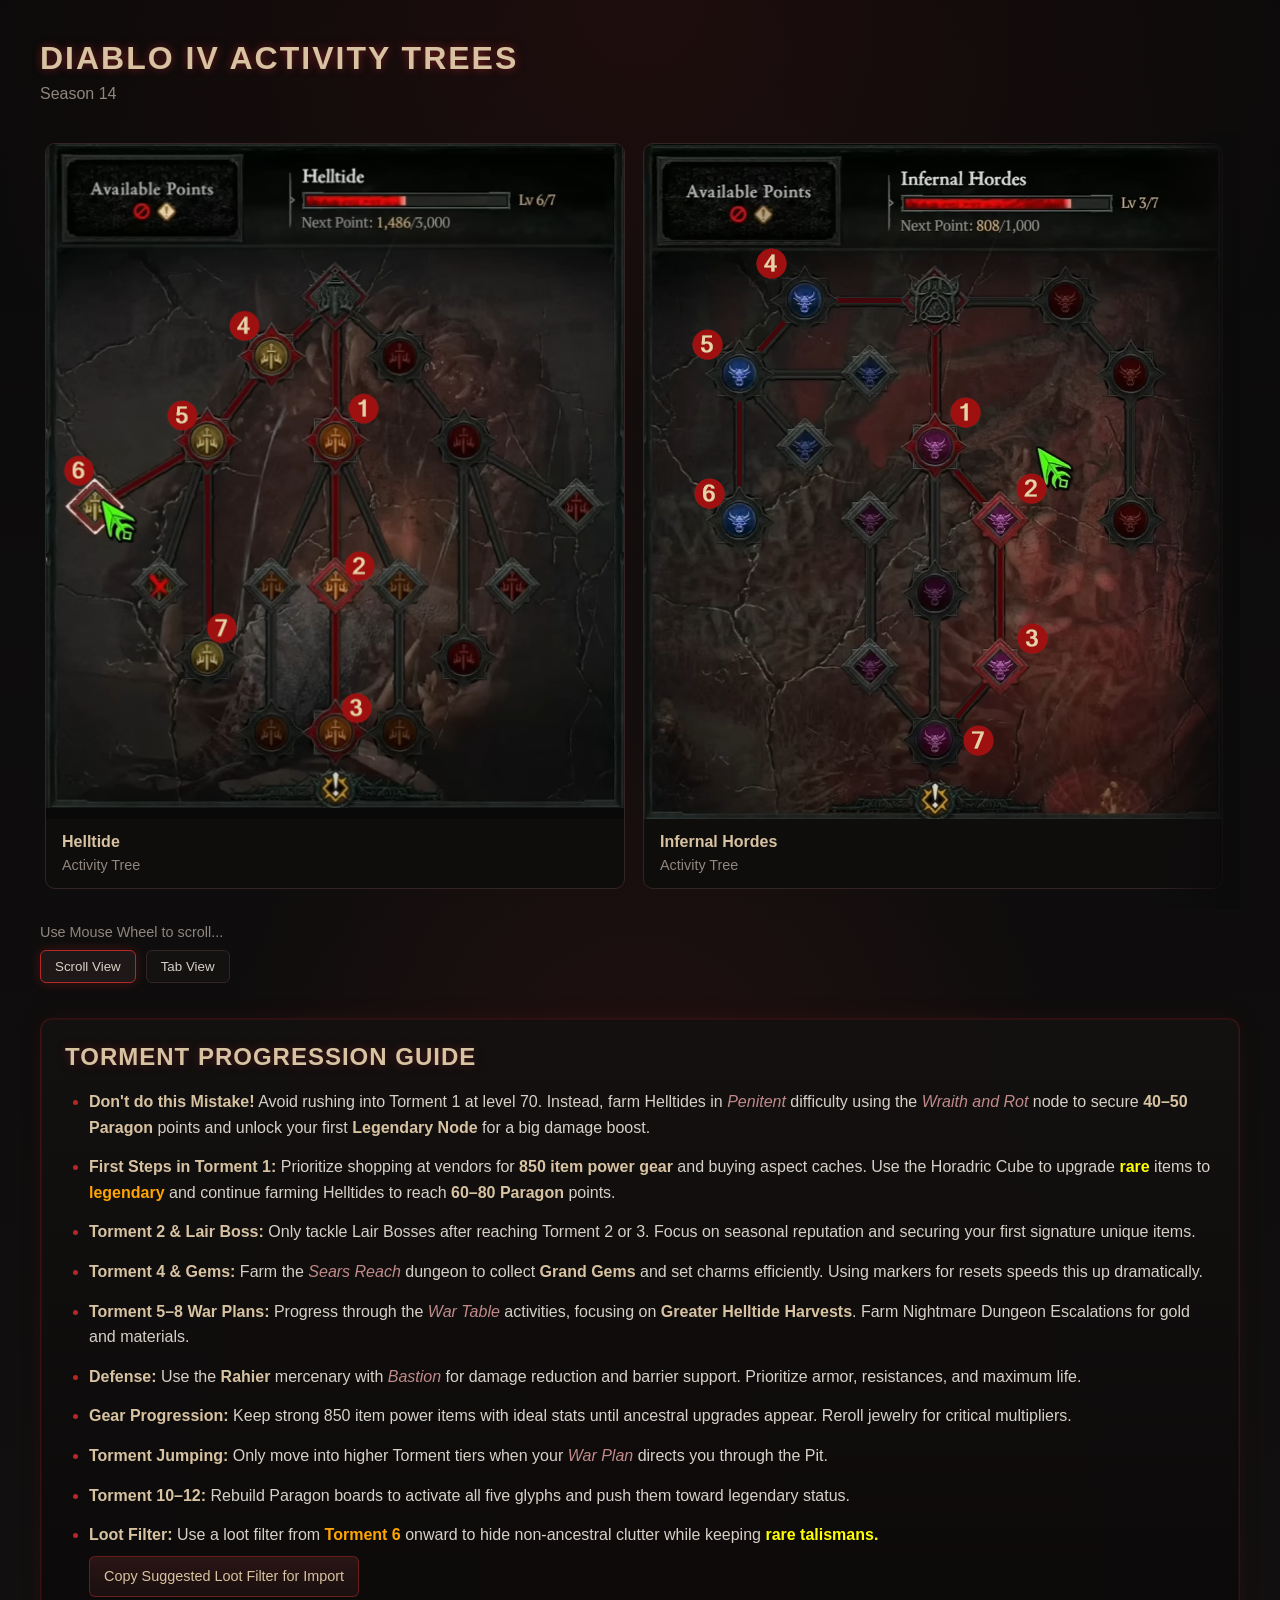
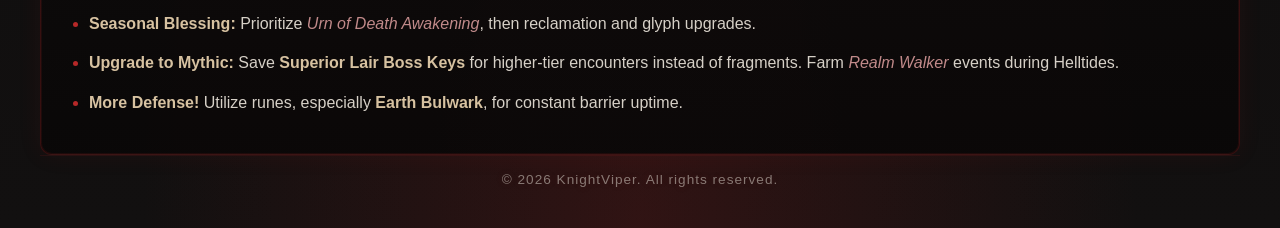
==== D4-S14-Activity-Trees/index.html @ 4c69e7e7 "torment guide center" ====
<!DOCTYPE html>
<html lang="en">
<head>
<meta charset="UTF-8">
<meta name="viewport" content="width=device-width, initial-scale=1.0">
<title>Diablo IV Activity Gallery</title>

<style>
:root{
    --bg:#0b0a0a;
    --panel:#141111;
    --panel-hover:#1f1818;
    --accent:#8b1e1e;
    --accent-glow:#b62828;
    --text:#d6d0c7;
    --muted:#8f867d;
    --border:#342525;
}

*{
    margin:0;
    padding:0;
    box-sizing:border-box;
}

body{
    font-family:Segoe UI, Arial, sans-serif;

    display:flex;
    flex-direction:column;
    min-height:100vh;

    background:
        radial-gradient(circle at top, rgba(139,30,30,.15), transparent 35%),
        radial-gradient(ellipse at bottom, rgba(139,30,30,.25), transparent 55%),
        linear-gradient(#0b0a0a, #121010);

    color:var(--text);
}

.container{
    width:100%;
    max-width:none;
    margin:0 auto;
    padding:40px;

    flex:1;
    display:flex;
    flex-direction:column;
}

.header{
    margin-bottom:30px;
}

.header h1{
    font-size:2rem;
    letter-spacing:2px;
    text-transform:uppercase;
    color:#d7c2a1;
    text-shadow:0 0 8px rgba(182,40,40,.6);
}

.header p{
    margin-top:8px;
    color:var(--muted);
}

/* FOOTER */
.footer{
    text-align:center;
    margin-top:auto;
    margin-bottom:1px;

    color:rgba(214,208,199,.55);
    font-size:.85rem;
    letter-spacing:1px;

    border-top:1px solid rgba(139,30,30,.15);
    padding-top:16px;

    text-shadow:0 0 8px rgba(139,30,30,.15);
}

.gallery-wrapper{
    position:relative;
}

.gallery{
    display:flex;
    gap:18px;
    overflow-x:auto;
    overflow-y:hidden;
    scroll-behavior:smooth;
    padding:10px 5px 20px;

    scrollbar-width:thin;
    scrollbar-color:var(--accent) #111;
}

.gallery::-webkit-scrollbar{
    height:10px;
}

.gallery::-webkit-scrollbar-track{
    background:#111;
    border-radius:10px;
}

.gallery::-webkit-scrollbar-thumb{
    background:var(--accent);
    border-radius:10px;
}

.card{
    min-width:580px;

    display:flex;
    flex-direction:column;

    background:linear-gradient(180deg, #141111, #0f0c0c);
    border:1px solid var(--border);
    border-radius:10px;
    overflow:hidden;

    transition:transform .25s ease,
               box-shadow .25s ease,
               border-color .25s ease;
}

.card:hover{
    transform:translateY(-4px);
    border-color:var(--accent-glow);

    box-shadow:0 0 25px rgba(182,40,40,.3);
}

.image-container{
    display:flex;
    justify-content:center;
    align-items:flex-start;
    flex:1;
    background:#090909;
}

.image-container img{
    width:580px;
    height:auto;
    display:block;
}

.caption{
    margin-top:auto;
    padding:14px 16px;
}

.caption h3{
    color:#d7c2a1;
    margin-bottom:5px;
    font-size:1rem;
}

.caption span{
    color:var(--muted);
    font-size:.9rem;
}

/* FADES */
.fade-left,
.fade-right{
    position:absolute;
    top:0;
    width:90px;
    height:100%;
    pointer-events:none;
    z-index:2;

    opacity:1;
    transition:opacity .2s ease;
}

.fade-left{
    left:0;
    background:linear-gradient(to right, rgba(11,10,10,.95), transparent);
}

.fade-right{
    right:0;
    background:linear-gradient(to left, rgba(11,10,10,.95), transparent);
}

/* INFO TEXT */
.instructions{
    margin-top:15px;
    color:var(--muted);
    font-size:.9rem;
}

@media(max-width:700px){
    .card{
        min-width:90%;
    }
}

.hidden{
    display:none;
}

/* Toggle buttons */
.view-toggle{
    display:flex;
    gap:10px;
    margin-top:10px;
}

.toggle-btn{
    background:#141111;
    border:1px solid #342525;
    color:#d6d0c7;
    padding:8px 14px;
    cursor:pointer;
    border-radius:6px;
    transition:.2s;
}

.toggle-btn:hover{
    border-color:#8b1e1e;
}

.toggle-btn.active{
    background:#1f1818;
    border-color:#b62828;
    box-shadow:0 0 12px rgba(182,40,40,.3);
}

/* Tab view */
.tab-view{
    margin-top:20px;
}

.tab-image{
    display:flex;
    justify-content:center;
    align-items:flex-start;

    height:700px;

    width:fit-content;
    margin-left:auto;
    margin-right:auto;

    padding:12px;

    background:linear-gradient(180deg, #0c0a0a, #0a0808);

    border:2px solid rgba(182,40,40,.35);
    border-radius:12px;
    
    box-shadow:
        inset 0 0 0 1px rgba(139,30,30,.25),
        0 0 25px rgba(182,40,40,.12);

    position:relative;
}

.tab-image img{
    width:580px;
    height:auto;
    max-height:100%;
    display:block;
}

.tab-bar{
    display:flex;
    justify-content:center;

    gap:0;

    margin-top:10px;

    padding:0;

    position:relative;
}

.tab{
    background:#141111;
    border:1px solid rgba(52,37,37,.9);

    color:#d6d0c7;
    padding:10px 14px;

    cursor:pointer;
    white-space:nowrap;

    margin-left:-1px;

    transition:all .15s ease;
}

.tab:first-child{
    border-top-left-radius:8px;
    border-bottom-left-radius:8px;
}

.tab:last-child{
    border-top-right-radius:8px;
    border-bottom-right-radius:8px;
}

.tab:hover{
    background:#1b1515;
    border-color:#8b1e1e;
    z-index:2;
}

.tab.active{
    background:#1f1818;
    border-color:#b62828;
    z-index:3;

    box-shadow:
        0 0 14px rgba(182,40,40,.25);
}
.guide-panel{
    margin-top:35px;
    width: 1200px;
    
    margin-left:auto;
    margin-right:auto;
    
    padding:24px;

    background:linear-gradient(
        180deg,
        rgba(20,17,17,.95),
        rgba(10,8,8,.95)
    );

    border:1px solid rgba(139,30,30,.35);
    border-radius:12px;

    box-shadow:
        inset 0 0 0 1px rgba(139,30,30,.15),
        0 0 25px rgba(182,40,40,.08);
}

.guide-panel h2{
    margin-bottom:18px;

    color:#d7c2a1;

    text-transform:uppercase;
    letter-spacing:1px;

    text-shadow:0 0 10px rgba(182,40,40,.35);
}

.guide-list{
    padding-left:24px;
}

.guide-list li{
    margin-bottom:14px;

    color:var(--text);
    line-height:1.6;
}

.guide-list li::marker{
    color:#b62828;
}

.guide-list strong{
    color:#d7c2a1;
}

.guide-list em{
    color:#c18a8a;
    font-style:italic;
}
.copy-filter{
    display:inline-block;
    margin-top:8px;
    padding:8px 14px;

    background:linear-gradient(180deg,#2a1515,#1a0f0f);
    border:1px solid rgba(182,40,40,.5);
    border-radius:6px;

    color:#d7c2a1;
    font-size:.9rem;
    text-decoration:none;
    cursor:pointer;

    transition:
        transform .15s ease,
        border-color .2s ease,
        box-shadow .2s ease;
}

.copy-filter:hover{
    transform:translateY(-2px);
    border-color:#b62828;

    box-shadow:
        0 0 15px rgba(182,40,40,.25);
}

#copyMessage{
    margin-left:10px;
    color:#7ed957;
    font-size:.9rem;
}
</style>
</head>

<body>

<div class="container">

    <div class="header">
        <h1>Diablo IV Activity Trees</h1>
        <p>Season 14</p>
    </div>

    <div class="gallery-wrapper">

        <div class="fade-left"></div>
        <div class="fade-right"></div>

        <div class="gallery">

            <div class="card">
                <div class="image-container">
                    <img src="Helltide - Tree.png" alt="Helltide">
                </div>
                <div class="caption">
                    <h3>Helltide</h3>
                    <span>Activity Tree</span>
                </div>
            </div>

            <div class="card">
                <div class="image-container">
                    <img src="Infernal Hordes - Tree.png" alt="Infernal Hordes">
                </div>
                <div class="caption">
                    <h3>Infernal Hordes</h3>
                    <span>Activity Tree</span>
                </div>
            </div>

            <div class="card">
                <div class="image-container">
                    <img src="Lair Bosses - Tree.png" alt="Lair Bosses">
                </div>
                <div class="caption">
                    <h3>Lair Bosses</h3>
                    <span>Activity Tree</span>
                </div>
            </div>

            <div class="card">
                <div class="image-container">
                    <img src="Nightmare Dungeons - Tree.png" alt="Nightmare Dungeons">
                </div>
                <div class="caption">
                    <h3>Nightmare Dungeons</h3>
                    <span>Activity Tree</span>
                </div>
            </div>

            <div class="card">
                <div class="image-container">
                    <img src="The Pit - Tree.png" alt="The Pit">
                </div>
                <div class="caption">
                    <h3>The Pit</h3>
                    <span>Activity Tree</span>
                </div>
            </div>

            <div class="card">
                <div class="image-container">
                    <img src="The Undercity - Tree.png" alt="The Undercity">
                </div>
                <div class="caption">
                    <h3>The Undercity</h3>
                    <span>Activity Tree</span>
                </div>
            </div>

            <div class="card">
                <div class="image-container">
                    <img src="Tree of Whispers - Tree.png" alt="Tree of Whispers">
                </div>
                <div class="caption">
                    <h3>Tree of Whispers</h3>
                    <span>Activity Tree</span>
                </div>
            </div>

        </div>
    </div>

    <div class="tab-view hidden">

        <div class="tab-image">
            <img id="tabImage" src="Helltide - Tree.png" alt="">
        </div>

        <div class="tab-bar">

            <button class="tab active" data-img="Helltide - Tree.png">Helltide</button>
            <button class="tab" data-img="Infernal Hordes - Tree.png">Infernal Hordes</button>
            <button class="tab" data-img="Lair Bosses - Tree.png">Lair Bosses</button>
            <button class="tab" data-img="Nightmare Dungeons - Tree.png">Nightmare Dungeons</button>
            <button class="tab" data-img="The Pit - Tree.png">The Pit</button>
            <button class="tab" data-img="The Undercity - Tree.png">The Undercity</button>
            <button class="tab" data-img="Tree of Whispers - Tree.png">Tree of Whispers</button>

        </div>

    </div>

    <div class="instructions" id="scrollInstructions">
        Use Mouse Wheel to scroll...
    </div>
    
    <div class="view-toggle">
        <button id="scrollBtn" class="toggle-btn active">Scroll View</button>
        <button id="tabBtn" class="toggle-btn">Tab View</button>
    </div>
    
    <div class="guide-panel">
    <h2>Torment Progression Guide</h2>
    <ul class="guide-list">
        <li>
            <strong>Don't do this Mistake!</strong> Avoid rushing into Torment 1 at level 70.
            Instead, farm Helltides in <em>Penitent</em> difficulty using the
            <em>Wraith and Rot</em> node to secure <strong>40–50 Paragon</strong> points and unlock your
            first <strong>Legendary Node</strong> for a big damage boost.
        </li>
        <li>
            <strong>First Steps in Torment 1:</strong>
            Prioritize shopping at vendors for <strong>850 item power gear</strong>
            and buying aspect caches. Use the Horadric Cube to upgrade <strong style="color:yellow;">rare</strong>
            items to <strong style="color:orange;bold">legendary</strong> and continue farming Helltides to reach
            <strong>60–80 Paragon</strong> points.
        </li>
        <li>
            <strong>Torment 2 & Lair Boss:</strong>
            Only tackle Lair Bosses after reaching Torment 2 or 3.
            Focus on seasonal reputation and securing your first
            signature unique items.
        </li>
        <li>
            <strong>Torment 4 & Gems:</strong>
            Farm the <em>Sears Reach</em> dungeon to collect
            <strong>Grand Gems</strong> and set charms efficiently.
            Using markers for resets speeds this up dramatically.
        </li>
        <li>
            <strong>Torment 5–8 War Plans:</strong>
            Progress through the <em>War Table</em> activities,
            focusing on <strong>Greater Helltide Harvests</strong>.
            Farm Nightmare Dungeon Escalations for gold and materials.
        </li>
        <li>
            <strong>Defense:</strong>
            Use the <strong>Rahier</strong> mercenary with
            <em>Bastion</em> for damage reduction and barrier support.
            Prioritize armor, resistances, and maximum life.
        </li>
        <li>
            <strong>Gear Progression:</strong>
            Keep strong 850 item power items with ideal stats
            until ancestral upgrades appear. Reroll jewelry
            for critical multipliers.
        </li>
        <li>
            <strong>Torment Jumping:</strong>
            Only move into higher Torment tiers when your
            <em>War Plan</em> directs you through the Pit.
        </li>
        <li>
            <strong>Torment 10–12:</strong>
            Rebuild Paragon boards to activate all five glyphs
            and push them toward legendary status.
        </li>
        <li>
            <strong>Loot Filter:</strong>
            Use a loot filter from <strong style="color:orange;bold">Torment 6</strong> onward to hide
            non-ancestral clutter while keeping <strong style="color:yellow;">rare talismans.</strong><br>

            <span class="copy-filter"
                  onclick="copyLootFilter()">
                Copy Suggested Loot Filter for Import
            </span>

            <span id="copyMessage"></span>
        </li>
        <li>
            <strong>Seasonal Blessing:</strong>
            Prioritize <em>Urn of Death Awakening</em>,
            then reclamation and glyph upgrades.
        </li>
        <li>
            <strong>Upgrade to Mythic:</strong>
            Save <strong>Superior Lair Boss Keys</strong>
            for higher-tier encounters instead of fragments.
            Farm <em>Realm Walker</em> events during Helltides.
        </li>
        <li>
            <strong>More Defense!</strong>
            Utilize runes, especially
            <strong>Earth Bulwark</strong>,
            for constant barrier uptime.
        </li>
    </ul>

</div>
    
    <div class="footer">
        © 2026 KnightViper. All rights reserved.
    </div>



</div>

<script>
const gallery = document.querySelector('.gallery');
const fadeLeft = document.querySelector('.fade-left');
const fadeRight = document.querySelector('.fade-right');

const scrollBtn = document.getElementById('scrollBtn');
const tabBtn = document.getElementById('tabBtn');

const galleryWrapper = document.querySelector('.gallery-wrapper');
const scrollInstructions = document.getElementById('scrollInstructions');
const tabView = document.querySelector('.tab-view');

const tabImage = document.getElementById('tabImage');
const tabs = document.querySelectorAll('.tab');

/* mode option */
function setMode(mode){

    if(mode === "scroll"){
        galleryWrapper.classList.remove("hidden");
        tabView.classList.add("hidden");

        scrollInstructions.style.display = "block";

        scrollBtn.classList.add("active");
        tabBtn.classList.remove("active");
    }

    if(mode === "tab"){
        galleryWrapper.classList.add("hidden");
        tabView.classList.remove("hidden");

        scrollInstructions.style.display = "none";

        tabBtn.classList.add("active");
        scrollBtn.classList.remove("active");
    }
}

/* toggle buttons */
scrollBtn.addEventListener('click', () => setMode("scroll"));
tabBtn.addEventListener('click', () => setMode("tab"));

/* fade logic */
function updateFades(){
    const scrollLeft = gallery.scrollLeft;
    const maxScroll = gallery.scrollWidth - gallery.clientWidth;

    fadeLeft.style.opacity = scrollLeft <= 5 ? "0" : "1";
    fadeRight.style.opacity = scrollLeft >= maxScroll - 5 ? "0" : "1";
}

/* scroll behavior */
gallery.addEventListener('wheel', (e) => {
    e.preventDefault();
    gallery.scrollLeft += e.deltaY * 4;
}, { passive:false });

gallery.addEventListener('scroll', updateFades);
window.addEventListener('load', updateFades);
window.addEventListener('resize', updateFades);

/* tab switching */
tabs.forEach(tab => {
    tab.addEventListener('click', () => {

        tabs.forEach(t => t.classList.remove('active'));
        tab.classList.add('active');

        tabImage.src = tab.dataset.img;
    });
});

/* copy loot filter */
function copyLootFilter(){

    const filterString = "Ch4KDUNvZGV4IFVwZ3JhZGUQAh3oIt//IgQIAzABKAEKMAoRUmFyZSBDaGFybXMvU2VhbHMQAB0AAP//IgwIBRUF7SIAFYB+IwAiBAgBIEQoAQomCg1HcmVhdGVyIEFmZml4EAIdAAD//yIGCAQgATABIgQIASAGKAEKIgoRQ29tbW9uL01hZ2ljL1JhcmUQAx0AAP//IgQIASAHKAESDEJhc2ljIEx2bCA3MBgCIAI=";

    navigator.clipboard.writeText(filterString);

    const msg = document.getElementById("copyMessage");

    msg.textContent = "Copied!";

    setTimeout(() => {
        msg.textContent = "";
    },2000);
}
</script>

</body>
</html>
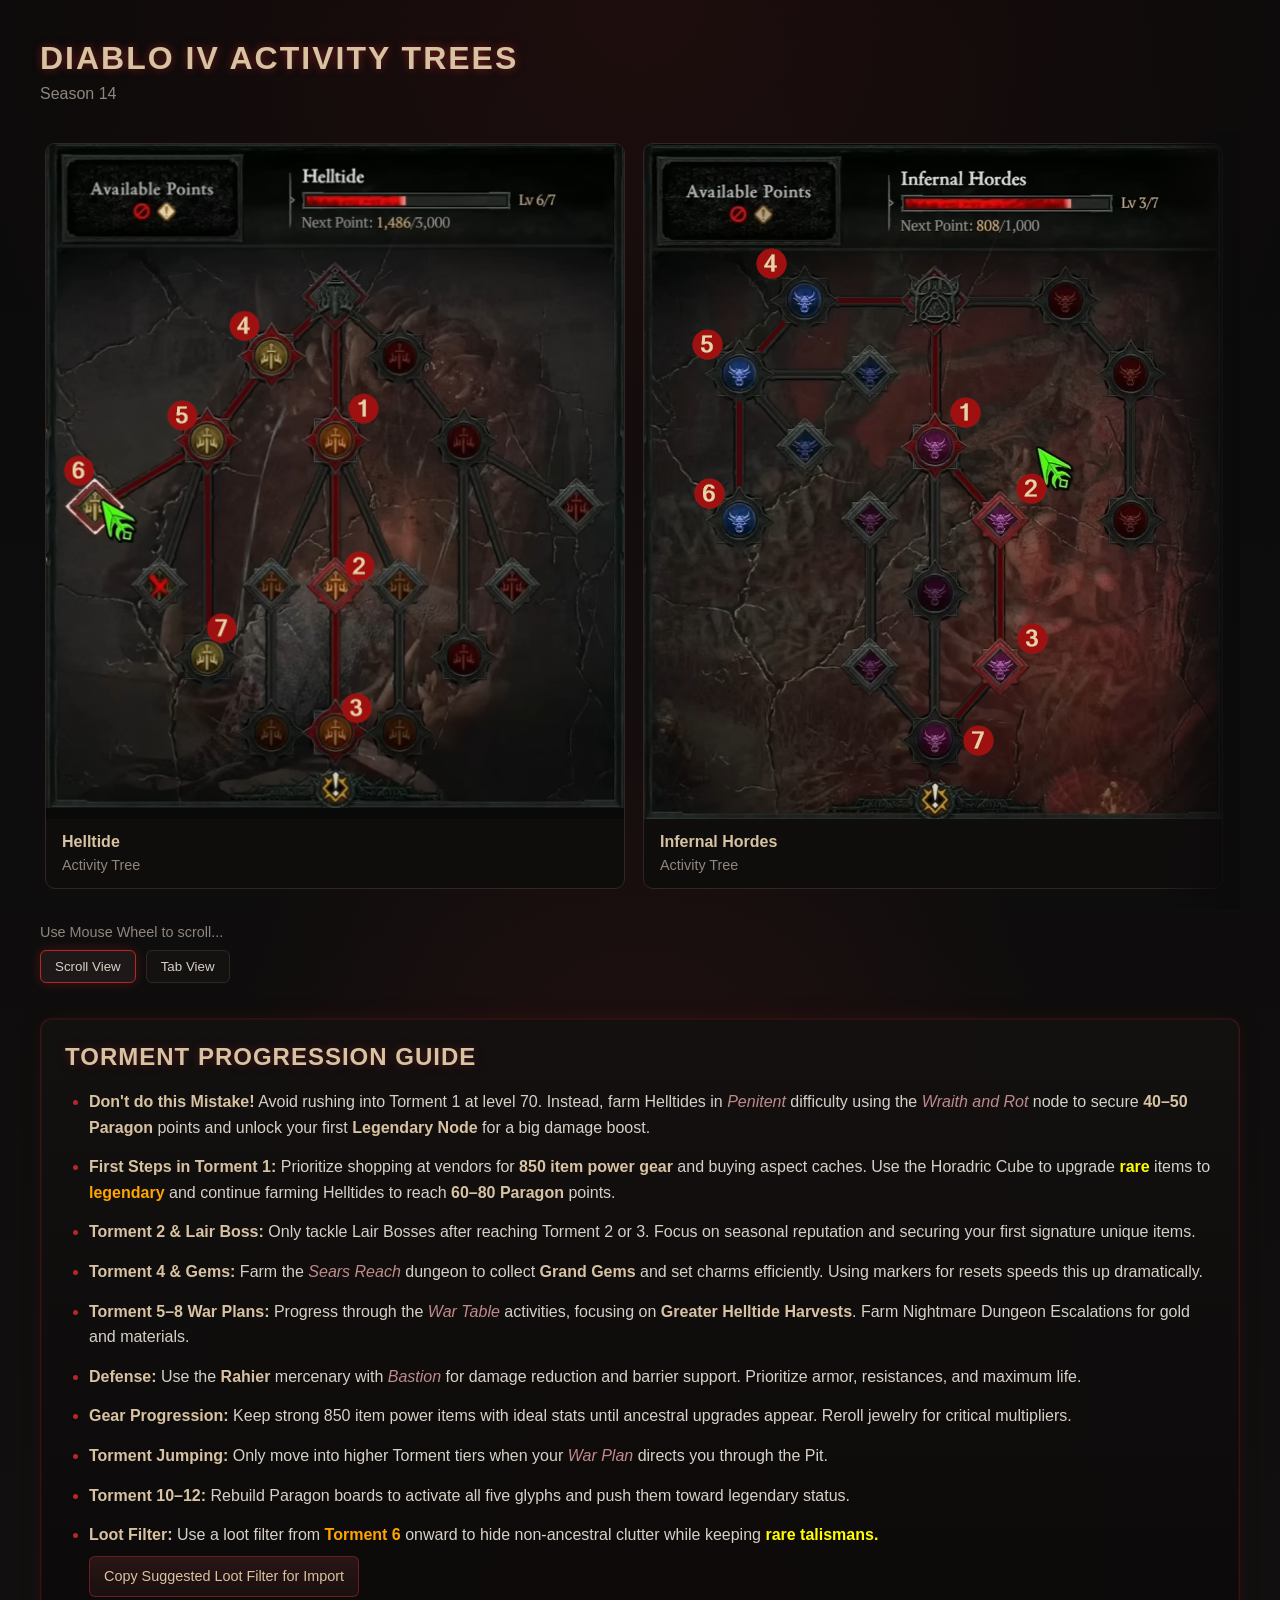
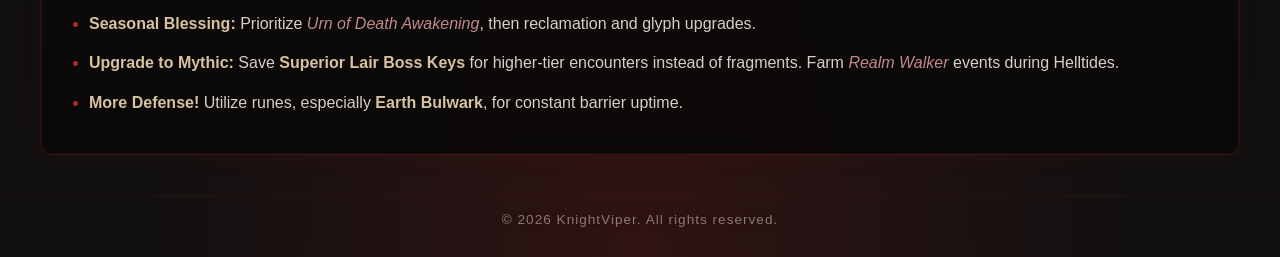
==== commit 8e666695: "footer spacing" ====
--- a/D4-S14-Activity-Trees/index.html
+++ b/D4-S14-Activity-Trees/index.html
@@ -43,7 +43,7 @@
     max-width:none;
     margin:0 auto;
     padding:40px;
-
+    
     flex:1;
     display:flex;
     flex-direction:column;
@@ -70,7 +70,7 @@
 .footer{
     text-align:center;
     margin-top:auto;
-    margin-bottom:1px;
+    margin-bottom:30px;
 
     color:rgba(214,208,199,.55);
     font-size:.85rem;
@@ -619,17 +619,14 @@
             for constant barrier uptime.
         </li>
     </ul>
-
+    </div>
+    
 </div>
     
-    <div class="footer">
-        © 2026 KnightViper. All rights reserved.
-    </div>
-
-
-
+<div class="footer">
+    © 2026 KnightViper. All rights reserved.
 </div>
-
+    
 <script>
 const gallery = document.querySelector('.gallery');
 const fadeLeft = document.querySelector('.fade-left');
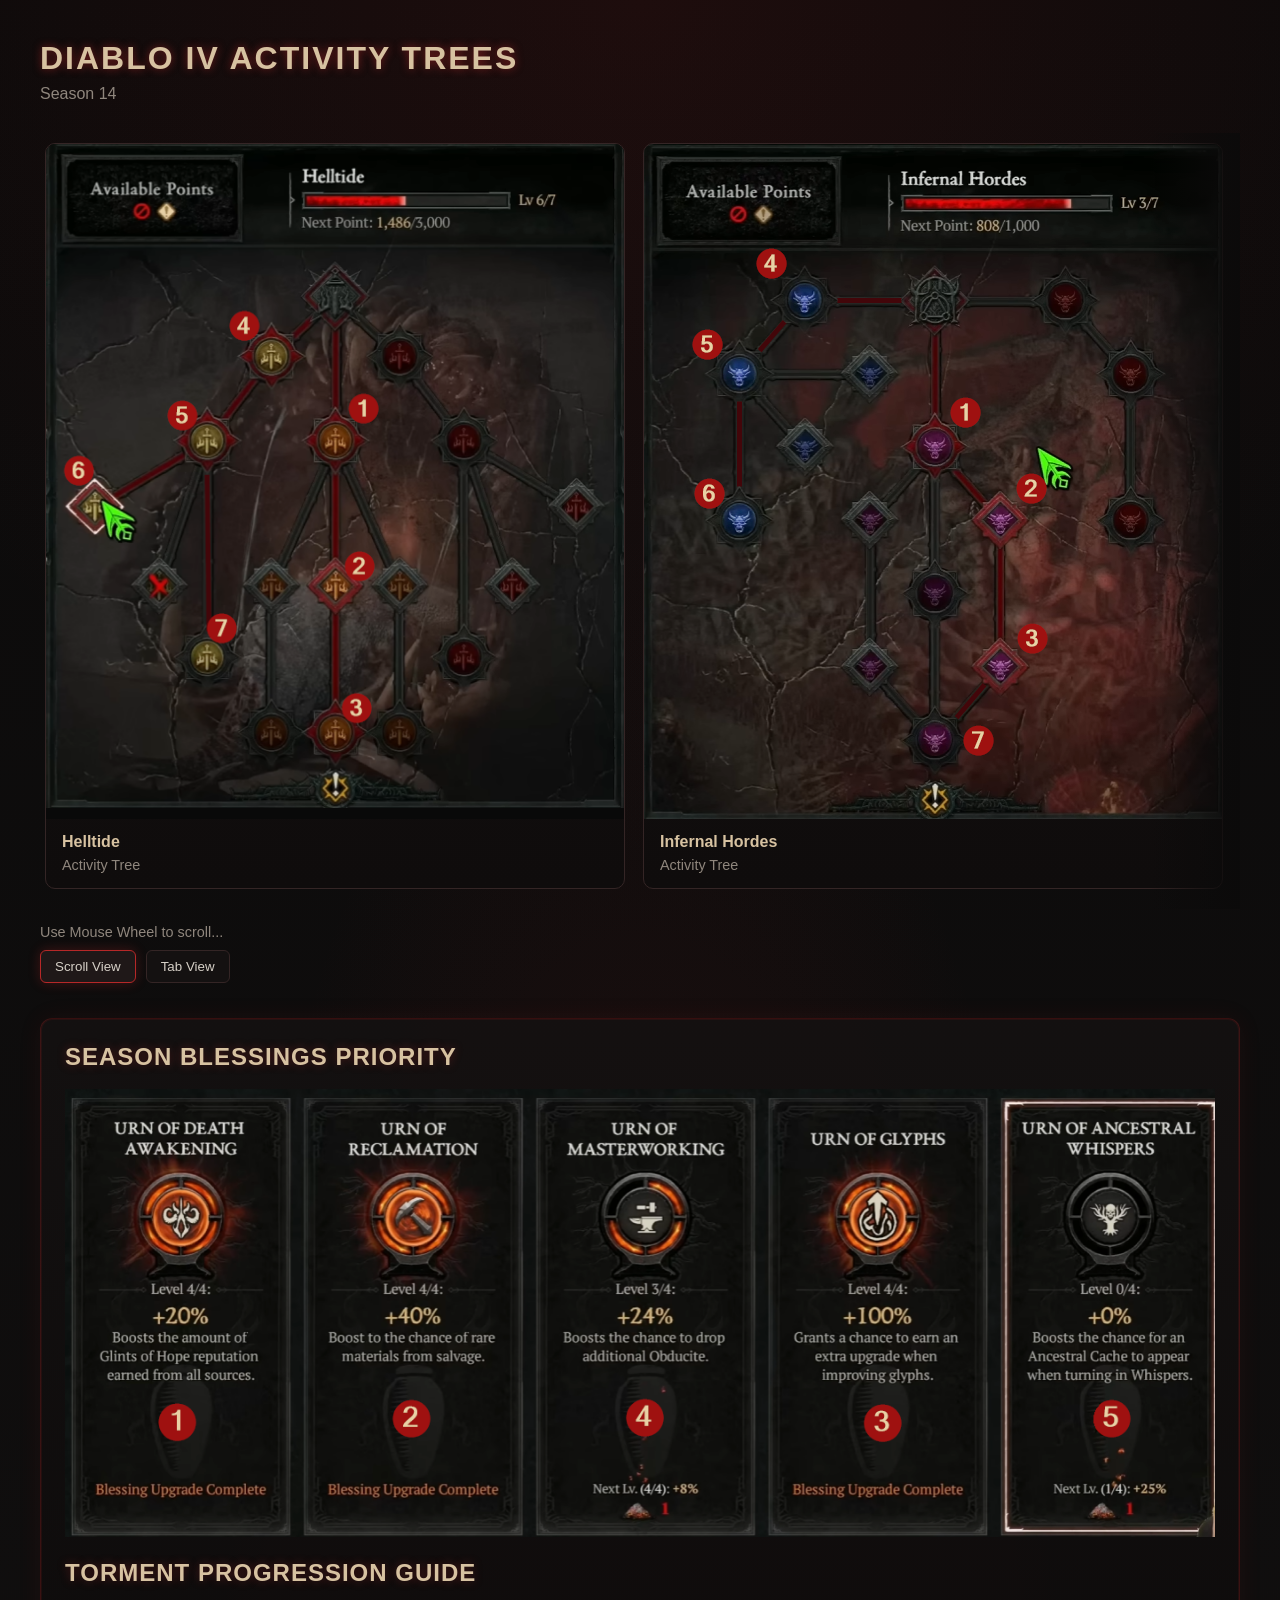
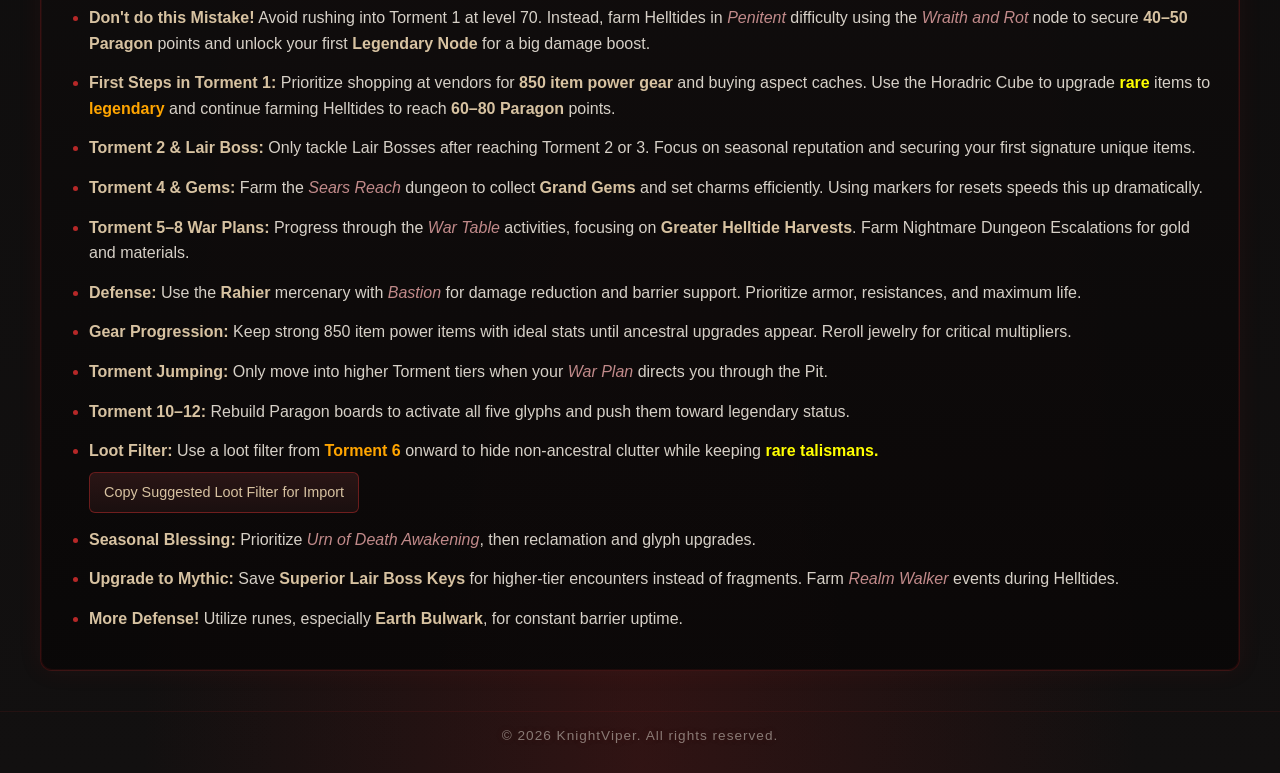
==== commit f900787e: "Season Blessings Priority" ====
--- a/D4-S14-Activity-Trees/index.html
+++ b/D4-S14-Activity-Trees/index.html
@@ -346,6 +346,7 @@
 }
 
 .guide-panel h2{
+    margin-top: 18px;
     margin-bottom:18px;
 
     color:#d7c2a1;
@@ -354,6 +355,10 @@
     letter-spacing:1px;
 
     text-shadow:0 0 10px rgba(182,40,40,.35);
+}
+
+.guide-panel h2:first-of-type {
+  margin-top: 0; 
 }
 
 .guide-list{
@@ -534,6 +539,8 @@
     </div>
     
     <div class="guide-panel">
+    <h2>Season Blessings Priority</h2>
+    <img style="width:100%;height:auto;" src="Ashes.png" alt="Ashes">
     <h2>Torment Progression Guide</h2>
     <ul class="guide-list">
         <li>
@@ -621,6 +628,8 @@
     </ul>
     </div>
     
+    
+    
 </div>
     
 <div class="footer">
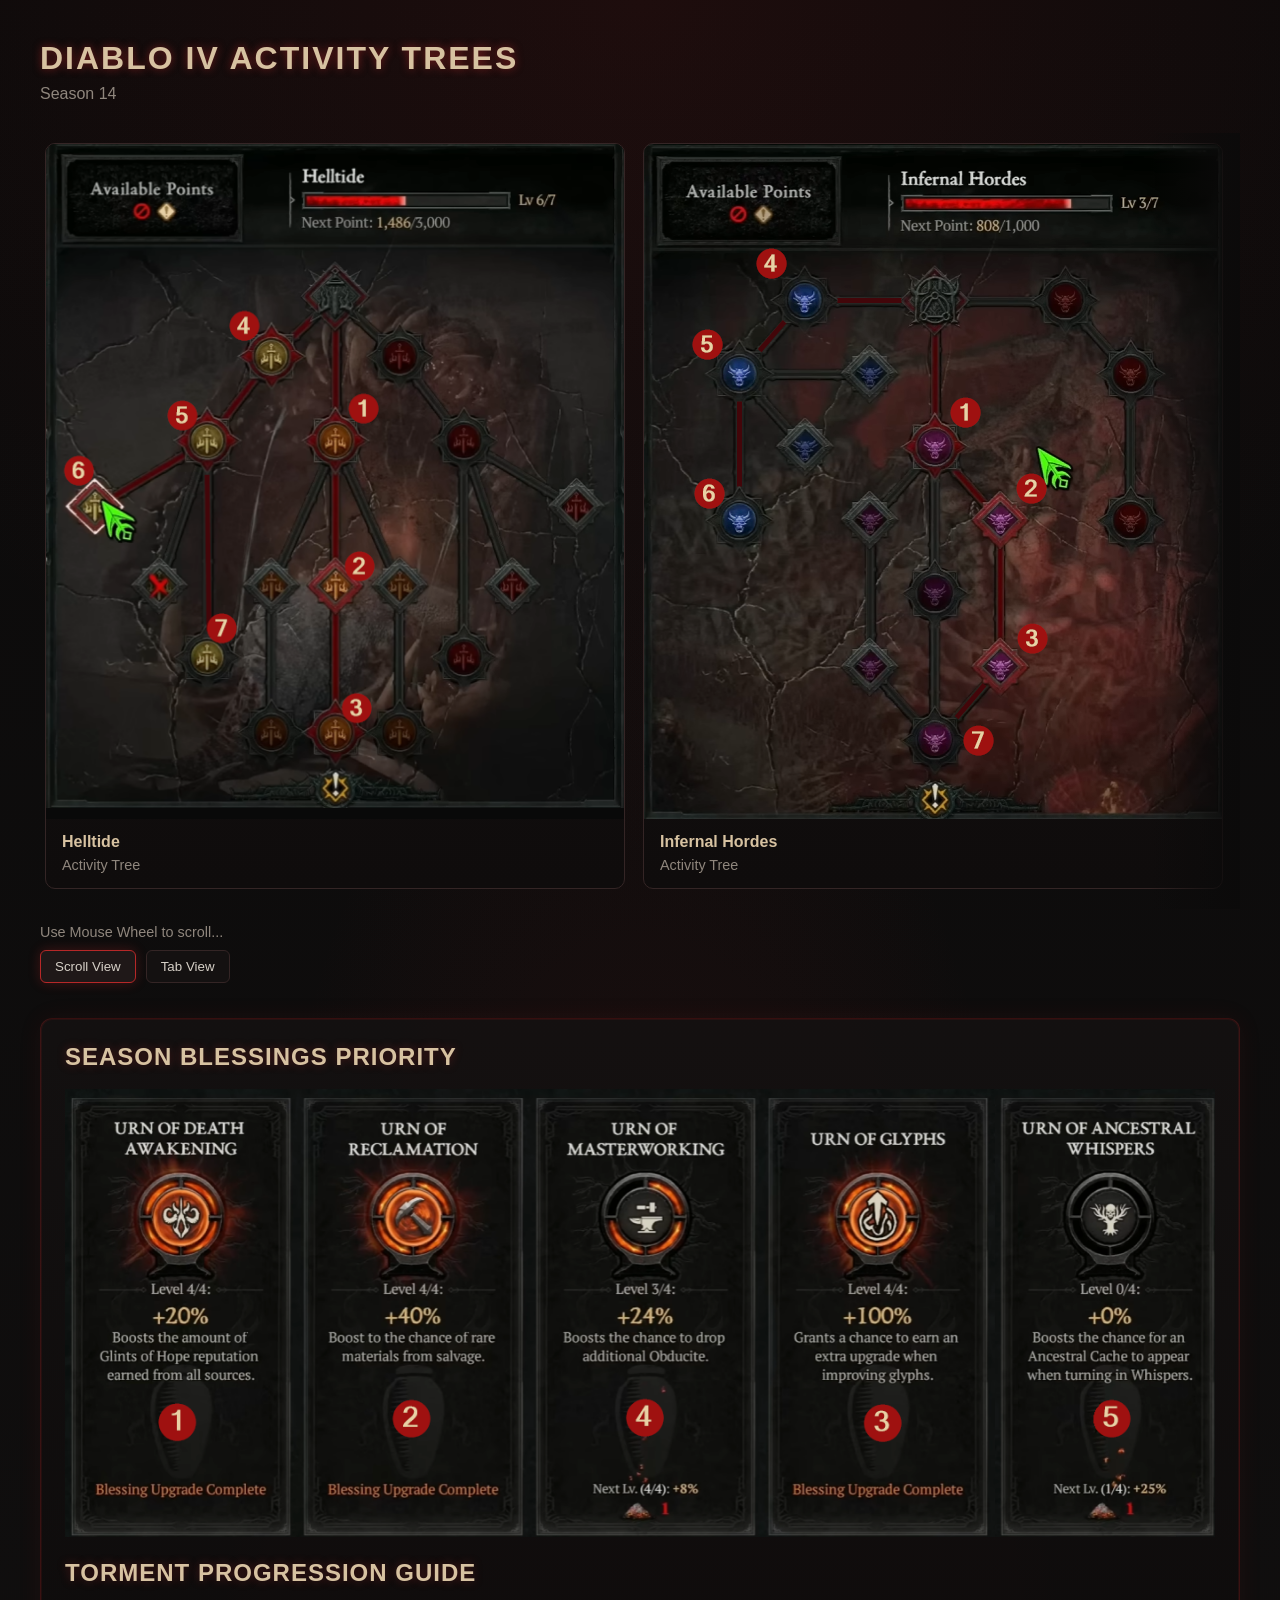
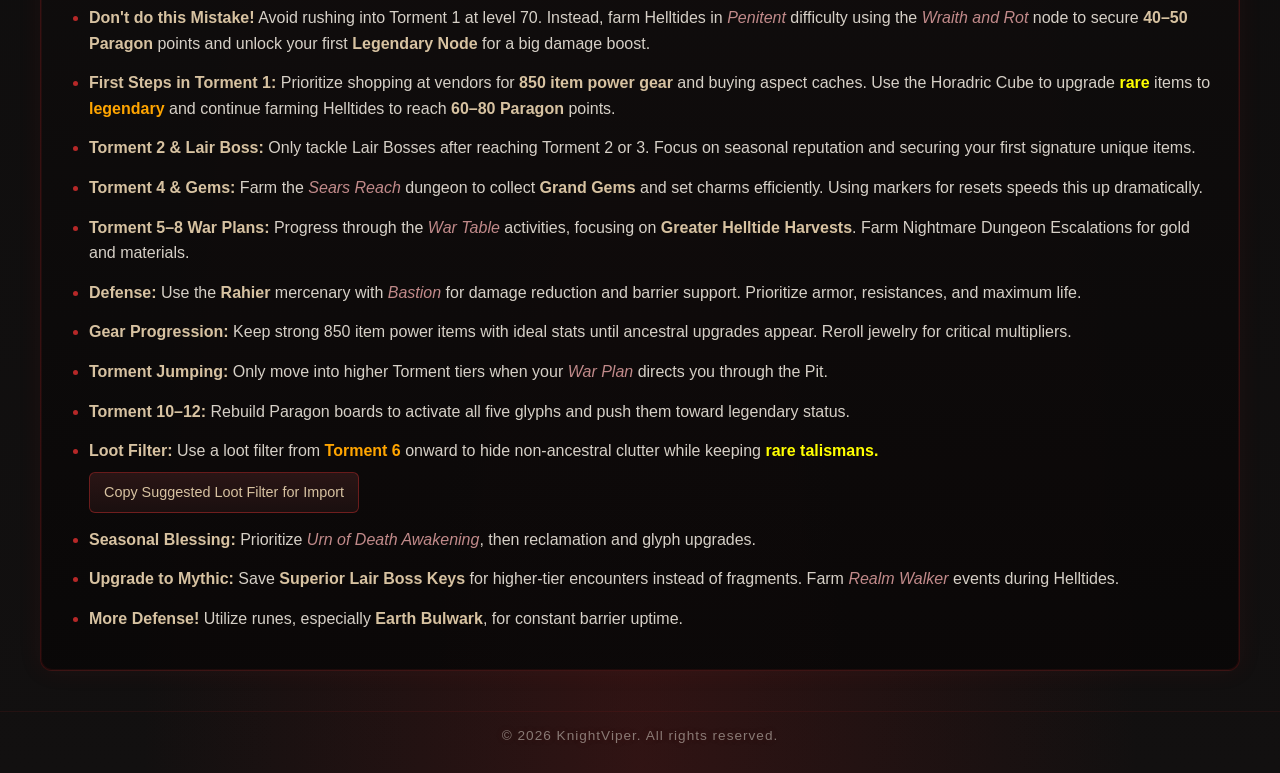
==== commit f8425792: "externalize css and js & ashes.png cleaned" ====
--- a/D4-S14-Activity-Trees/index.html
+++ b/D4-S14-Activity-Trees/index.html
@@ -5,419 +5,7 @@
 <meta name="viewport" content="width=device-width, initial-scale=1.0">
 <title>Diablo IV Activity Gallery</title>
 
-<style>
-:root{
-    --bg:#0b0a0a;
-    --panel:#141111;
-    --panel-hover:#1f1818;
-    --accent:#8b1e1e;
-    --accent-glow:#b62828;
-    --text:#d6d0c7;
-    --muted:#8f867d;
-    --border:#342525;
-}
-
-*{
-    margin:0;
-    padding:0;
-    box-sizing:border-box;
-}
-
-body{
-    font-family:Segoe UI, Arial, sans-serif;
-
-    display:flex;
-    flex-direction:column;
-    min-height:100vh;
-
-    background:
-        radial-gradient(circle at top, rgba(139,30,30,.15), transparent 35%),
-        radial-gradient(ellipse at bottom, rgba(139,30,30,.25), transparent 55%),
-        linear-gradient(#0b0a0a, #121010);
-
-    color:var(--text);
-}
-
-.container{
-    width:100%;
-    max-width:none;
-    margin:0 auto;
-    padding:40px;
-    
-    flex:1;
-    display:flex;
-    flex-direction:column;
-}
-
-.header{
-    margin-bottom:30px;
-}
-
-.header h1{
-    font-size:2rem;
-    letter-spacing:2px;
-    text-transform:uppercase;
-    color:#d7c2a1;
-    text-shadow:0 0 8px rgba(182,40,40,.6);
-}
-
-.header p{
-    margin-top:8px;
-    color:var(--muted);
-}
-
-/* FOOTER */
-.footer{
-    text-align:center;
-    margin-top:auto;
-    margin-bottom:30px;
-
-    color:rgba(214,208,199,.55);
-    font-size:.85rem;
-    letter-spacing:1px;
-
-    border-top:1px solid rgba(139,30,30,.15);
-    padding-top:16px;
-
-    text-shadow:0 0 8px rgba(139,30,30,.15);
-}
-
-.gallery-wrapper{
-    position:relative;
-}
-
-.gallery{
-    display:flex;
-    gap:18px;
-    overflow-x:auto;
-    overflow-y:hidden;
-    scroll-behavior:smooth;
-    padding:10px 5px 20px;
-
-    scrollbar-width:thin;
-    scrollbar-color:var(--accent) #111;
-}
-
-.gallery::-webkit-scrollbar{
-    height:10px;
-}
-
-.gallery::-webkit-scrollbar-track{
-    background:#111;
-    border-radius:10px;
-}
-
-.gallery::-webkit-scrollbar-thumb{
-    background:var(--accent);
-    border-radius:10px;
-}
-
-.card{
-    min-width:580px;
-
-    display:flex;
-    flex-direction:column;
-
-    background:linear-gradient(180deg, #141111, #0f0c0c);
-    border:1px solid var(--border);
-    border-radius:10px;
-    overflow:hidden;
-
-    transition:transform .25s ease,
-               box-shadow .25s ease,
-               border-color .25s ease;
-}
-
-.card:hover{
-    transform:translateY(-4px);
-    border-color:var(--accent-glow);
-
-    box-shadow:0 0 25px rgba(182,40,40,.3);
-}
-
-.image-container{
-    display:flex;
-    justify-content:center;
-    align-items:flex-start;
-    flex:1;
-    background:#090909;
-}
-
-.image-container img{
-    width:580px;
-    height:auto;
-    display:block;
-}
-
-.caption{
-    margin-top:auto;
-    padding:14px 16px;
-}
-
-.caption h3{
-    color:#d7c2a1;
-    margin-bottom:5px;
-    font-size:1rem;
-}
-
-.caption span{
-    color:var(--muted);
-    font-size:.9rem;
-}
-
-/* FADES */
-.fade-left,
-.fade-right{
-    position:absolute;
-    top:0;
-    width:90px;
-    height:100%;
-    pointer-events:none;
-    z-index:2;
-
-    opacity:1;
-    transition:opacity .2s ease;
-}
-
-.fade-left{
-    left:0;
-    background:linear-gradient(to right, rgba(11,10,10,.95), transparent);
-}
-
-.fade-right{
-    right:0;
-    background:linear-gradient(to left, rgba(11,10,10,.95), transparent);
-}
-
-/* INFO TEXT */
-.instructions{
-    margin-top:15px;
-    color:var(--muted);
-    font-size:.9rem;
-}
-
-@media(max-width:700px){
-    .card{
-        min-width:90%;
-    }
-}
-
-.hidden{
-    display:none;
-}
-
-/* Toggle buttons */
-.view-toggle{
-    display:flex;
-    gap:10px;
-    margin-top:10px;
-}
-
-.toggle-btn{
-    background:#141111;
-    border:1px solid #342525;
-    color:#d6d0c7;
-    padding:8px 14px;
-    cursor:pointer;
-    border-radius:6px;
-    transition:.2s;
-}
-
-.toggle-btn:hover{
-    border-color:#8b1e1e;
-}
-
-.toggle-btn.active{
-    background:#1f1818;
-    border-color:#b62828;
-    box-shadow:0 0 12px rgba(182,40,40,.3);
-}
-
-/* Tab view */
-.tab-view{
-    margin-top:20px;
-}
-
-.tab-image{
-    display:flex;
-    justify-content:center;
-    align-items:flex-start;
-
-    height:700px;
-
-    width:fit-content;
-    margin-left:auto;
-    margin-right:auto;
-
-    padding:12px;
-
-    background:linear-gradient(180deg, #0c0a0a, #0a0808);
-
-    border:2px solid rgba(182,40,40,.35);
-    border-radius:12px;
-    
-    box-shadow:
-        inset 0 0 0 1px rgba(139,30,30,.25),
-        0 0 25px rgba(182,40,40,.12);
-
-    position:relative;
-}
-
-.tab-image img{
-    width:580px;
-    height:auto;
-    max-height:100%;
-    display:block;
-}
-
-.tab-bar{
-    display:flex;
-    justify-content:center;
-
-    gap:0;
-
-    margin-top:10px;
-
-    padding:0;
-
-    position:relative;
-}
-
-.tab{
-    background:#141111;
-    border:1px solid rgba(52,37,37,.9);
-
-    color:#d6d0c7;
-    padding:10px 14px;
-
-    cursor:pointer;
-    white-space:nowrap;
-
-    margin-left:-1px;
-
-    transition:all .15s ease;
-}
-
-.tab:first-child{
-    border-top-left-radius:8px;
-    border-bottom-left-radius:8px;
-}
-
-.tab:last-child{
-    border-top-right-radius:8px;
-    border-bottom-right-radius:8px;
-}
-
-.tab:hover{
-    background:#1b1515;
-    border-color:#8b1e1e;
-    z-index:2;
-}
-
-.tab.active{
-    background:#1f1818;
-    border-color:#b62828;
-    z-index:3;
-
-    box-shadow:
-        0 0 14px rgba(182,40,40,.25);
-}
-.guide-panel{
-    margin-top:35px;
-    width: 1200px;
-    
-    margin-left:auto;
-    margin-right:auto;
-    
-    padding:24px;
-
-    background:linear-gradient(
-        180deg,
-        rgba(20,17,17,.95),
-        rgba(10,8,8,.95)
-    );
-
-    border:1px solid rgba(139,30,30,.35);
-    border-radius:12px;
-
-    box-shadow:
-        inset 0 0 0 1px rgba(139,30,30,.15),
-        0 0 25px rgba(182,40,40,.08);
-}
-
-.guide-panel h2{
-    margin-top: 18px;
-    margin-bottom:18px;
-
-    color:#d7c2a1;
-
-    text-transform:uppercase;
-    letter-spacing:1px;
-
-    text-shadow:0 0 10px rgba(182,40,40,.35);
-}
-
-.guide-panel h2:first-of-type {
-  margin-top: 0; 
-}
-
-.guide-list{
-    padding-left:24px;
-}
-
-.guide-list li{
-    margin-bottom:14px;
-
-    color:var(--text);
-    line-height:1.6;
-}
-
-.guide-list li::marker{
-    color:#b62828;
-}
-
-.guide-list strong{
-    color:#d7c2a1;
-}
-
-.guide-list em{
-    color:#c18a8a;
-    font-style:italic;
-}
-.copy-filter{
-    display:inline-block;
-    margin-top:8px;
-    padding:8px 14px;
-
-    background:linear-gradient(180deg,#2a1515,#1a0f0f);
-    border:1px solid rgba(182,40,40,.5);
-    border-radius:6px;
-
-    color:#d7c2a1;
-    font-size:.9rem;
-    text-decoration:none;
-    cursor:pointer;
-
-    transition:
-        transform .15s ease,
-        border-color .2s ease,
-        box-shadow .2s ease;
-}
-
-.copy-filter:hover{
-    transform:translateY(-2px);
-    border-color:#b62828;
-
-    box-shadow:
-        0 0 15px rgba(182,40,40,.25);
-}
-
-#copyMessage{
-    margin-left:10px;
-    color:#7ed957;
-    font-size:.9rem;
-}
-</style>
+<link rel="stylesheet" href="styles.css">
 </head>
 
 <body>
@@ -636,95 +224,6 @@
     © 2026 KnightViper. All rights reserved.
 </div>
     
-<script>
-const gallery = document.querySelector('.gallery');
-const fadeLeft = document.querySelector('.fade-left');
-const fadeRight = document.querySelector('.fade-right');
-
-const scrollBtn = document.getElementById('scrollBtn');
-const tabBtn = document.getElementById('tabBtn');
-
-const galleryWrapper = document.querySelector('.gallery-wrapper');
-const scrollInstructions = document.getElementById('scrollInstructions');
-const tabView = document.querySelector('.tab-view');
-
-const tabImage = document.getElementById('tabImage');
-const tabs = document.querySelectorAll('.tab');
-
-/* mode option */
-function setMode(mode){
-
-    if(mode === "scroll"){
-        galleryWrapper.classList.remove("hidden");
-        tabView.classList.add("hidden");
-
-        scrollInstructions.style.display = "block";
-
-        scrollBtn.classList.add("active");
-        tabBtn.classList.remove("active");
-    }
-
-    if(mode === "tab"){
-        galleryWrapper.classList.add("hidden");
-        tabView.classList.remove("hidden");
-
-        scrollInstructions.style.display = "none";
-
-        tabBtn.classList.add("active");
-        scrollBtn.classList.remove("active");
-    }
-}
-
-/* toggle buttons */
-scrollBtn.addEventListener('click', () => setMode("scroll"));
-tabBtn.addEventListener('click', () => setMode("tab"));
-
-/* fade logic */
-function updateFades(){
-    const scrollLeft = gallery.scrollLeft;
-    const maxScroll = gallery.scrollWidth - gallery.clientWidth;
-
-    fadeLeft.style.opacity = scrollLeft <= 5 ? "0" : "1";
-    fadeRight.style.opacity = scrollLeft >= maxScroll - 5 ? "0" : "1";
-}
-
-/* scroll behavior */
-gallery.addEventListener('wheel', (e) => {
-    e.preventDefault();
-    gallery.scrollLeft += e.deltaY * 4;
-}, { passive:false });
-
-gallery.addEventListener('scroll', updateFades);
-window.addEventListener('load', updateFades);
-window.addEventListener('resize', updateFades);
-
-/* tab switching */
-tabs.forEach(tab => {
-    tab.addEventListener('click', () => {
-
-        tabs.forEach(t => t.classList.remove('active'));
-        tab.classList.add('active');
-
-        tabImage.src = tab.dataset.img;
-    });
-});
-
-/* copy loot filter */
-function copyLootFilter(){
-
-    const filterString = "Ch4KDUNvZGV4IFVwZ3JhZGUQAh3oIt//IgQIAzABKAEKMAoRUmFyZSBDaGFybXMvU2VhbHMQAB0AAP//IgwIBRUF7SIAFYB+IwAiBAgBIEQoAQomCg1HcmVhdGVyIEFmZml4EAIdAAD//yIGCAQgATABIgQIASAGKAEKIgoRQ29tbW9uL01hZ2ljL1JhcmUQAx0AAP//IgQIASAHKAESDEJhc2ljIEx2bCA3MBgCIAI=";
-
-    navigator.clipboard.writeText(filterString);
-
-    const msg = document.getElementById("copyMessage");
-
-    msg.textContent = "Copied!";
-
-    setTimeout(() => {
-        msg.textContent = "";
-    },2000);
-}
-</script>
-
+<script src="script.js"></script>
 </body>
 </html>
--- a/D4-S14-Activity-Trees/styles.css
+++ b/D4-S14-Activity-Trees/styles.css
@@ -0,0 +1,411 @@
+:root{
+    --bg:#0b0a0a;
+    --panel:#141111;
+    --panel-hover:#1f1818;
+    --accent:#8b1e1e;
+    --accent-glow:#b62828;
+    --text:#d6d0c7;
+    --muted:#8f867d;
+    --border:#342525;
+}
+
+*{
+    margin:0;
+    padding:0;
+    box-sizing:border-box;
+}
+
+body{
+    font-family:Segoe UI, Arial, sans-serif;
+
+    display:flex;
+    flex-direction:column;
+    min-height:100vh;
+
+    background:
+        radial-gradient(circle at top, rgba(139,30,30,.15), transparent 35%),
+        radial-gradient(ellipse at bottom, rgba(139,30,30,.25), transparent 55%),
+        linear-gradient(#0b0a0a, #121010);
+
+    color:var(--text);
+}
+
+.container{
+    width:100%;
+    max-width:none;
+    margin:0 auto;
+    padding:40px;
+    
+    flex:1;
+    display:flex;
+    flex-direction:column;
+}
+
+.header{
+    margin-bottom:30px;
+}
+
+.header h1{
+    font-size:2rem;
+    letter-spacing:2px;
+    text-transform:uppercase;
+    color:#d7c2a1;
+    text-shadow:0 0 8px rgba(182,40,40,.6);
+}
+
+.header p{
+    margin-top:8px;
+    color:var(--muted);
+}
+
+/* FOOTER */
+.footer{
+    text-align:center;
+    margin-top:auto;
+    margin-bottom:30px;
+
+    color:rgba(214,208,199,.55);
+    font-size:.85rem;
+    letter-spacing:1px;
+
+    border-top:1px solid rgba(139,30,30,.15);
+    padding-top:16px;
+
+    text-shadow:0 0 8px rgba(139,30,30,.15);
+}
+
+.gallery-wrapper{
+    position:relative;
+}
+
+.gallery{
+    display:flex;
+    gap:18px;
+    overflow-x:auto;
+    overflow-y:hidden;
+    scroll-behavior:smooth;
+    padding:10px 5px 20px;
+
+    scrollbar-width:thin;
+    scrollbar-color:var(--accent) #111;
+}
+
+.gallery::-webkit-scrollbar{
+    height:10px;
+}
+
+.gallery::-webkit-scrollbar-track{
+    background:#111;
+    border-radius:10px;
+}
+
+.gallery::-webkit-scrollbar-thumb{
+    background:var(--accent);
+    border-radius:10px;
+}
+
+.card{
+    min-width:580px;
+
+    display:flex;
+    flex-direction:column;
+
+    background:linear-gradient(180deg, #141111, #0f0c0c);
+    border:1px solid var(--border);
+    border-radius:10px;
+    overflow:hidden;
+
+    transition:transform .25s ease,
+               box-shadow .25s ease,
+               border-color .25s ease;
+}
+
+.card:hover{
+    transform:translateY(-4px);
+    border-color:var(--accent-glow);
+
+    box-shadow:0 0 25px rgba(182,40,40,.3);
+}
+
+.image-container{
+    display:flex;
+    justify-content:center;
+    align-items:flex-start;
+    flex:1;
+    background:#090909;
+}
+
+.image-container img{
+    width:580px;
+    height:auto;
+    display:block;
+}
+
+.caption{
+    margin-top:auto;
+    padding:14px 16px;
+}
+
+.caption h3{
+    color:#d7c2a1;
+    margin-bottom:5px;
+    font-size:1rem;
+}
+
+.caption span{
+    color:var(--muted);
+    font-size:.9rem;
+}
+
+/* FADES */
+.fade-left,
+.fade-right{
+    position:absolute;
+    top:0;
+    width:90px;
+    height:100%;
+    pointer-events:none;
+    z-index:2;
+
+    opacity:1;
+    transition:opacity .2s ease;
+}
+
+.fade-left{
+    left:0;
+    background:linear-gradient(to right, rgba(11,10,10,.95), transparent);
+}
+
+.fade-right{
+    right:0;
+    background:linear-gradient(to left, rgba(11,10,10,.95), transparent);
+}
+
+/* INFO TEXT */
+.instructions{
+    margin-top:15px;
+    color:var(--muted);
+    font-size:.9rem;
+}
+
+@media(max-width:700px){
+    .card{
+        min-width:90%;
+    }
+}
+
+.hidden{
+    display:none;
+}
+
+/* Toggle buttons */
+.view-toggle{
+    display:flex;
+    gap:10px;
+    margin-top:10px;
+}
+
+.toggle-btn{
+    background:#141111;
+    border:1px solid #342525;
+    color:#d6d0c7;
+    padding:8px 14px;
+    cursor:pointer;
+    border-radius:6px;
+    transition:.2s;
+}
+
+.toggle-btn:hover{
+    border-color:#8b1e1e;
+}
+
+.toggle-btn.active{
+    background:#1f1818;
+    border-color:#b62828;
+    box-shadow:0 0 12px rgba(182,40,40,.3);
+}
+
+/* Tab view */
+.tab-view{
+    margin-top:20px;
+}
+
+.tab-image{
+    display:flex;
+    justify-content:center;
+    align-items:flex-start;
+
+    height:700px;
+
+    width:fit-content;
+    margin-left:auto;
+    margin-right:auto;
+
+    padding:12px;
+
+    background:linear-gradient(180deg, #0c0a0a, #0a0808);
+
+    border:2px solid rgba(182,40,40,.35);
+    border-radius:12px;
+    
+    box-shadow:
+        inset 0 0 0 1px rgba(139,30,30,.25),
+        0 0 25px rgba(182,40,40,.12);
+
+    position:relative;
+}
+
+.tab-image img{
+    width:580px;
+    height:auto;
+    max-height:100%;
+    display:block;
+}
+
+.tab-bar{
+    display:flex;
+    justify-content:center;
+
+    gap:0;
+
+    margin-top:10px;
+
+    padding:0;
+
+    position:relative;
+}
+
+.tab{
+    background:#141111;
+    border:1px solid rgba(52,37,37,.9);
+
+    color:#d6d0c7;
+    padding:10px 14px;
+
+    cursor:pointer;
+    white-space:nowrap;
+
+    margin-left:-1px;
+
+    transition:all .15s ease;
+}
+
+.tab:first-child{
+    border-top-left-radius:8px;
+    border-bottom-left-radius:8px;
+}
+
+.tab:last-child{
+    border-top-right-radius:8px;
+    border-bottom-right-radius:8px;
+}
+
+.tab:hover{
+    background:#1b1515;
+    border-color:#8b1e1e;
+    z-index:2;
+}
+
+.tab.active{
+    background:#1f1818;
+    border-color:#b62828;
+    z-index:3;
+
+    box-shadow:
+        0 0 14px rgba(182,40,40,.25);
+}
+.guide-panel{
+    margin-top:35px;
+    width: 1200px;
+    
+    margin-left:auto;
+    margin-right:auto;
+    
+    padding:24px;
+
+    background:linear-gradient(
+        180deg,
+        rgba(20,17,17,.95),
+        rgba(10,8,8,.95)
+    );
+
+    border:1px solid rgba(139,30,30,.35);
+    border-radius:12px;
+
+    box-shadow:
+        inset 0 0 0 1px rgba(139,30,30,.15),
+        0 0 25px rgba(182,40,40,.08);
+}
+
+.guide-panel h2{
+    margin-top: 18px;
+    margin-bottom:18px;
+
+    color:#d7c2a1;
+
+    text-transform:uppercase;
+    letter-spacing:1px;
+
+    text-shadow:0 0 10px rgba(182,40,40,.35);
+}
+
+.guide-panel h2:first-of-type {
+  margin-top: 0; 
+}
+
+.guide-list{
+    padding-left:24px;
+}
+
+.guide-list li{
+    margin-bottom:14px;
+
+    color:var(--text);
+    line-height:1.6;
+}
+
+.guide-list li::marker{
+    color:#b62828;
+}
+
+.guide-list strong{
+    color:#d7c2a1;
+}
+
+.guide-list em{
+    color:#c18a8a;
+    font-style:italic;
+}
+.copy-filter{
+    display:inline-block;
+    margin-top:8px;
+    padding:8px 14px;
+
+    background:linear-gradient(180deg,#2a1515,#1a0f0f);
+    border:1px solid rgba(182,40,40,.5);
+    border-radius:6px;
+
+    color:#d7c2a1;
+    font-size:.9rem;
+    text-decoration:none;
+    cursor:pointer;
+
+    transition:
+        transform .15s ease,
+        border-color .2s ease,
+        box-shadow .2s ease;
+}
+
+.copy-filter:hover{
+    transform:translateY(-2px);
+    border-color:#b62828;
+
+    box-shadow:
+        0 0 15px rgba(182,40,40,.25);
+}
+
+#copyMessage{
+    margin-left:10px;
+    color:#7ed957;
+    font-size:.9rem;
+}
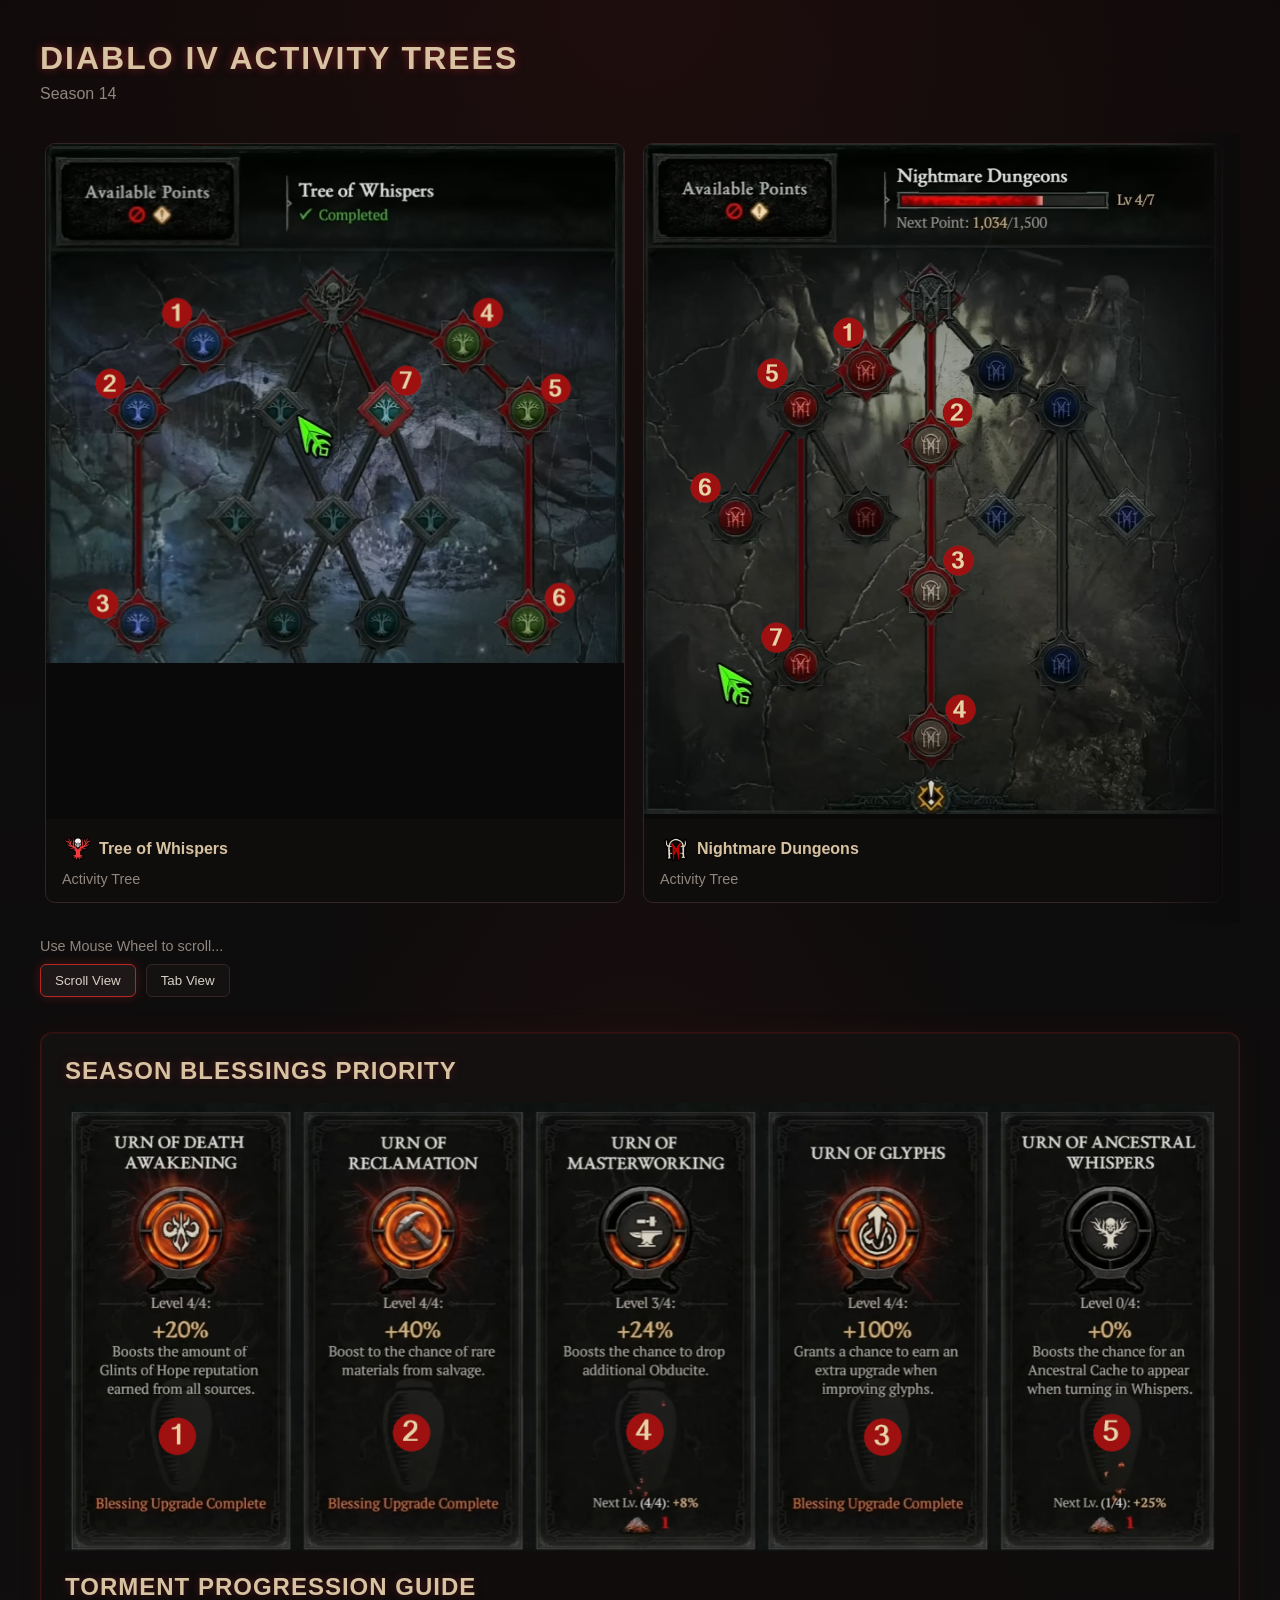
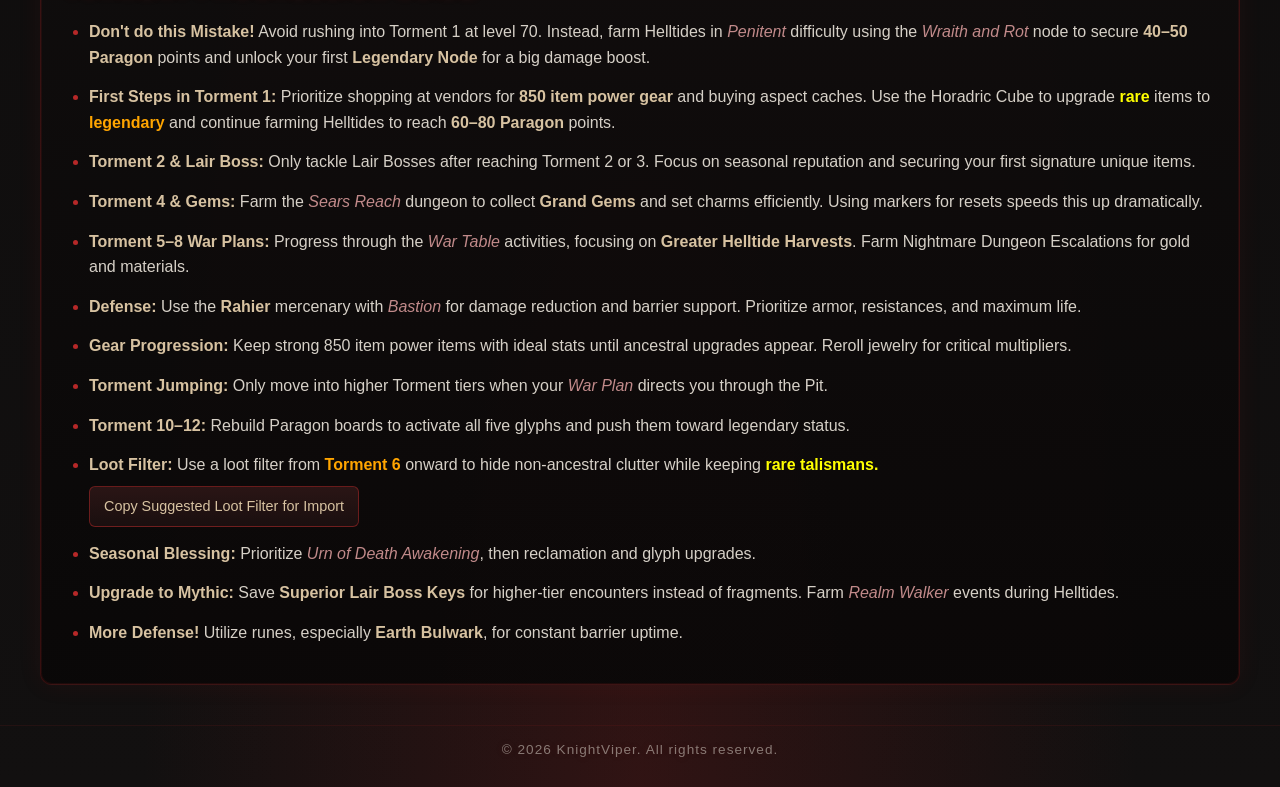
==== commit c3d18f64: "activity icons" ====
--- a/D4-S14-Activity-Trees/index.html
+++ b/D4-S14-Activity-Trees/index.html
@@ -23,43 +23,81 @@
         <div class="fade-right"></div>
 
         <div class="gallery">
-
+        
+            <div class="card">
+                <div class="image-container">
+                    <img src="Tree of Whispers - Tree.png" alt="Tree of Whispers">
+                </div>
+                <div class="caption">
+                    <h3>
+                        <img src="icon_tow.webp" class="card-icon">
+                        Tree of Whispers
+                    </h3>
+                    <span>Activity Tree</span>
+                </div>
+            </div>
+            
+            <div class="card">
+                <div class="image-container">
+                    <img src="Nightmare Dungeons - Tree.png" alt="Nightmare Dungeons">
+                </div>
+                <div class="caption">
+                    <h3>
+                        <img src="icon_nmd.webp" class="card-icon">
+                        Nightmare Dungeons
+                    </h3>
+                    <span>Activity Tree</span>
+                </div>
+            </div>
+            
             <div class="card">
                 <div class="image-container">
                     <img src="Helltide - Tree.png" alt="Helltide">
                 </div>
                 <div class="caption">
-                    <h3>Helltide</h3>
-                    <span>Activity Tree</span>
-                </div>
-            </div>
-
+                    <h3>
+                        <img src="icon_ht.webp" class="card-icon">
+                        Helltide
+                    </h3>
+                    <span>Activity Tree</span>
+                </div>
+            </div>
+            
+            <div class="card">
+                <div class="image-container">
+                    <img src="The Undercity - Tree.png" alt="The Undercity">
+                </div>
+                <div class="caption">
+                    <h3>
+                        <img src="icon_tuc.webp" class="card-icon">
+                        The Undercity
+                    </h3>
+                    <span>Activity Tree</span>
+                </div>
+            </div>
+            
+            <div class="card">
+                <div class="image-container">
+                    <img src="Lair Bosses - Tree.png" alt="Lair Bosses">
+                </div>
+                <div class="caption">
+                    <h3>
+                        <img src="icon_lb.webp" class="card-icon">
+                        Lair Bosses
+                    </h3>
+                    <span>Activity Tree</span>
+                </div>
+            </div>
+            
             <div class="card">
                 <div class="image-container">
                     <img src="Infernal Hordes - Tree.png" alt="Infernal Hordes">
                 </div>
                 <div class="caption">
-                    <h3>Infernal Hordes</h3>
-                    <span>Activity Tree</span>
-                </div>
-            </div>
-
-            <div class="card">
-                <div class="image-container">
-                    <img src="Lair Bosses - Tree.png" alt="Lair Bosses">
-                </div>
-                <div class="caption">
-                    <h3>Lair Bosses</h3>
-                    <span>Activity Tree</span>
-                </div>
-            </div>
-
-            <div class="card">
-                <div class="image-container">
-                    <img src="Nightmare Dungeons - Tree.png" alt="Nightmare Dungeons">
-                </div>
-                <div class="caption">
-                    <h3>Nightmare Dungeons</h3>
+                    <h3>
+                        <img src="icon_ih.webp" class="card-icon">
+                        Infernal Hordes
+                    </h3>
                     <span>Activity Tree</span>
                 </div>
             </div>
@@ -69,27 +107,10 @@
                     <img src="The Pit - Tree.png" alt="The Pit">
                 </div>
                 <div class="caption">
-                    <h3>The Pit</h3>
-                    <span>Activity Tree</span>
-                </div>
-            </div>
-
-            <div class="card">
-                <div class="image-container">
-                    <img src="The Undercity - Tree.png" alt="The Undercity">
-                </div>
-                <div class="caption">
-                    <h3>The Undercity</h3>
-                    <span>Activity Tree</span>
-                </div>
-            </div>
-
-            <div class="card">
-                <div class="image-container">
-                    <img src="Tree of Whispers - Tree.png" alt="Tree of Whispers">
-                </div>
-                <div class="caption">
-                    <h3>Tree of Whispers</h3>
+                    <h3>
+                        <img src="icon_tp.webp" class="card-icon">
+                        The Pit
+                    </h3>
                     <span>Activity Tree</span>
                 </div>
             </div>
@@ -105,13 +126,34 @@
 
         <div class="tab-bar">
 
-            <button class="tab active" data-img="Helltide - Tree.png">Helltide</button>
-            <button class="tab" data-img="Infernal Hordes - Tree.png">Infernal Hordes</button>
-            <button class="tab" data-img="Lair Bosses - Tree.png">Lair Bosses</button>
-            <button class="tab" data-img="Nightmare Dungeons - Tree.png">Nightmare Dungeons</button>
-            <button class="tab" data-img="The Pit - Tree.png">The Pit</button>
-            <button class="tab" data-img="The Undercity - Tree.png">The Undercity</button>
-            <button class="tab" data-img="Tree of Whispers - Tree.png">Tree of Whispers</button>
+            <button class="tab" data-img="Tree of Whispers - Tree.png">
+                <img src="icon_tow.webp" class="tab-icon">
+                Tree of Whispers
+            </button>
+            <button class="tab" data-img="Nightmare Dungeons - Tree.png">
+                <img src="icon_nmd.webp" class="tab-icon">
+                Nightmare Dungeons
+            </button>
+            <button class="tab active" data-img="Helltide - Tree.png">
+                <img src="icon_ht.webp" class="tab-icon">
+                Helltide
+            </button>
+            <button class="tab" data-img="The Undercity - Tree.png">
+                <img src="icon_tuc.webp" class="tab-icon">
+                The Undercity
+            </button>
+            <button class="tab" data-img="Lair Bosses - Tree.png">
+                <img src="icon_lb.webp" class="tab-icon">
+                Lair Bosses
+            </button>
+            <button class="tab" data-img="Infernal Hordes - Tree.png">
+                <img src="icon_ih.webp" class="tab-icon">
+                Infernal Hordes
+            </button>
+            <button class="tab" data-img="The Pit - Tree.png">
+                <img src="icon_tp.webp" class="tab-icon">
+                The Pit
+            </button>
 
         </div>
 
--- a/D4-S14-Activity-Trees/styles.css
+++ b/D4-S14-Activity-Trees/styles.css
@@ -127,6 +127,13 @@
     box-shadow:0 0 25px rgba(182,40,40,.3);
 }
 
+.card-icon{
+    width:32px;
+    height:32px;
+    object-fit:contain;
+    flex-shrink:0;
+}
+
 .image-container{
     display:flex;
     justify-content:center;
@@ -147,6 +154,10 @@
 }
 
 .caption h3{
+    display:flex;
+    align-items:center;
+    gap:5px;
+    
     color:#d7c2a1;
     margin-bottom:5px;
     font-size:1rem;
@@ -276,6 +287,10 @@
 }
 
 .tab{
+    display:flex;
+    align-items:center;
+    gap:4px; 
+    
     background:#141111;
     border:1px solid rgba(52,37,37,.9);
 
@@ -288,6 +303,13 @@
     margin-left:-1px;
 
     transition:all .15s ease;
+}
+
+.tab-icon{
+    width:32px;
+    height:32px;
+    object-fit:contain;
+    flex-shrink:0;
 }
 
 .tab:first-child{
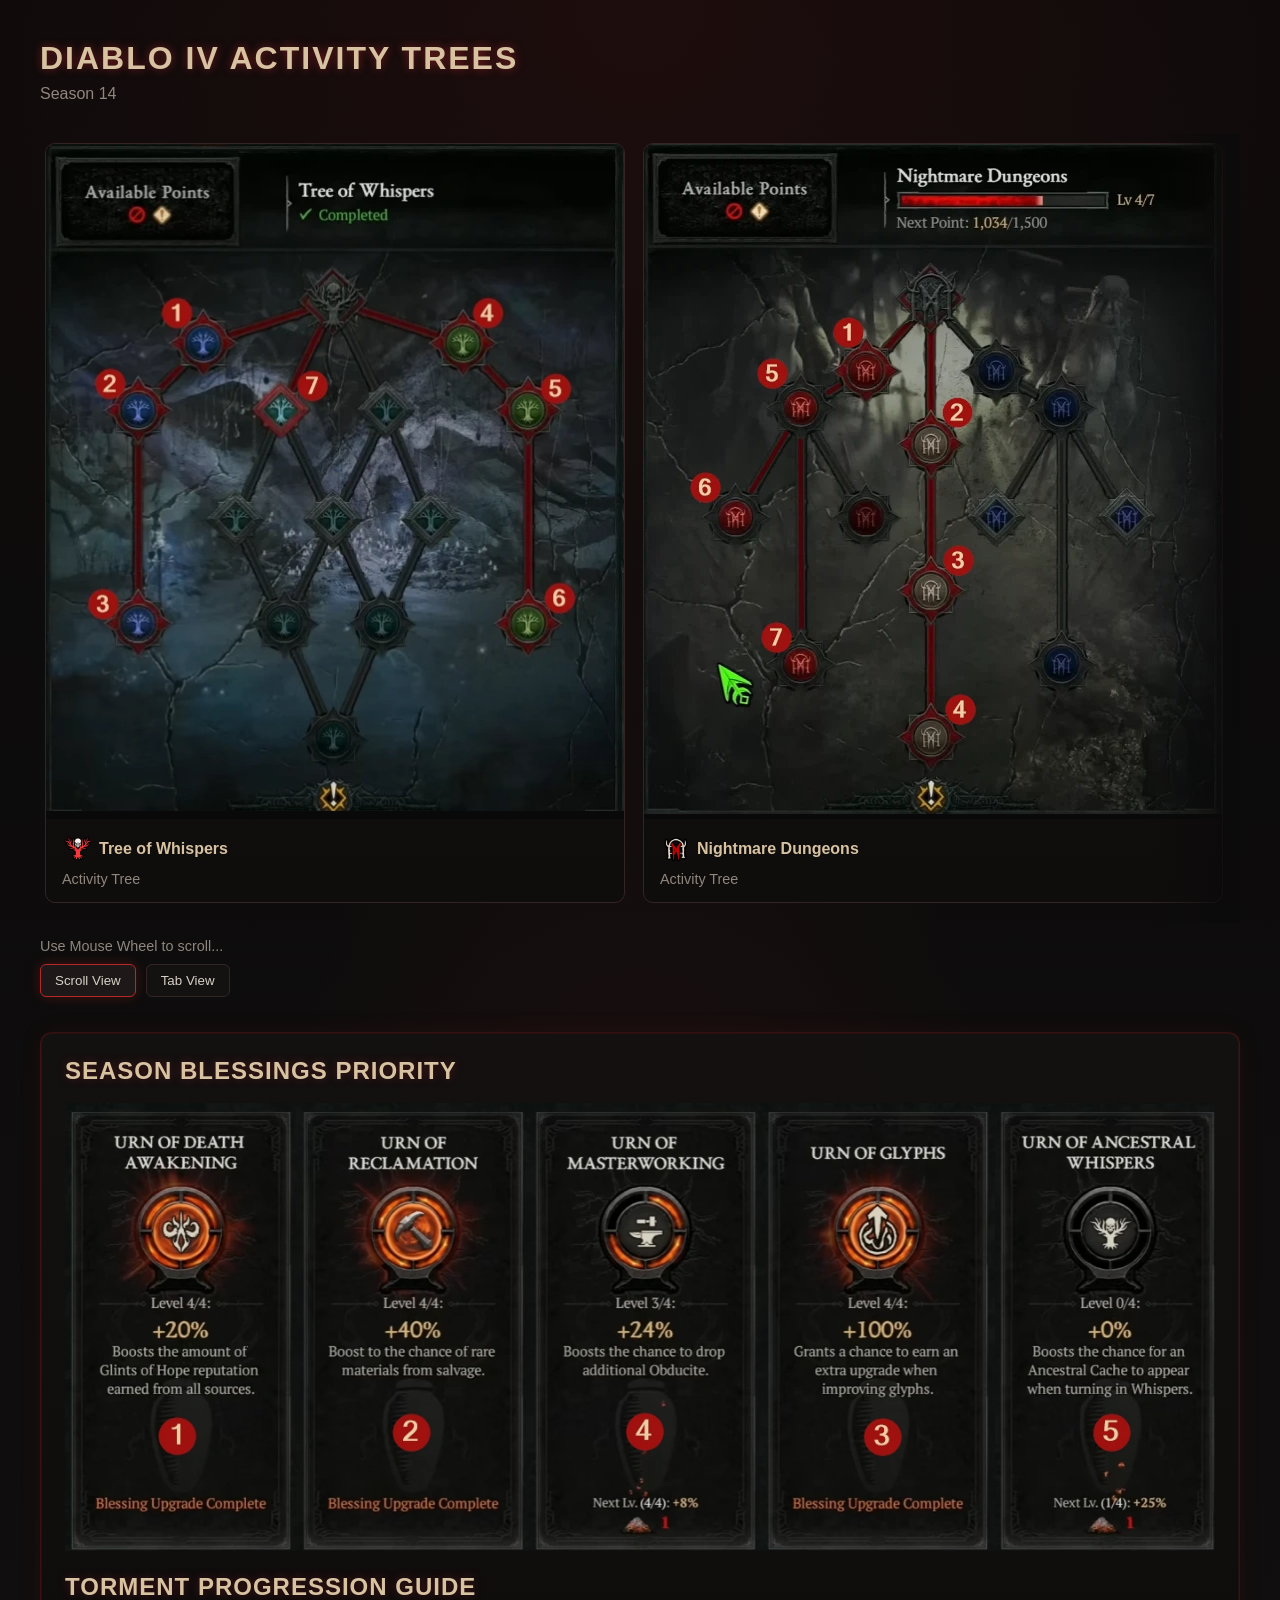
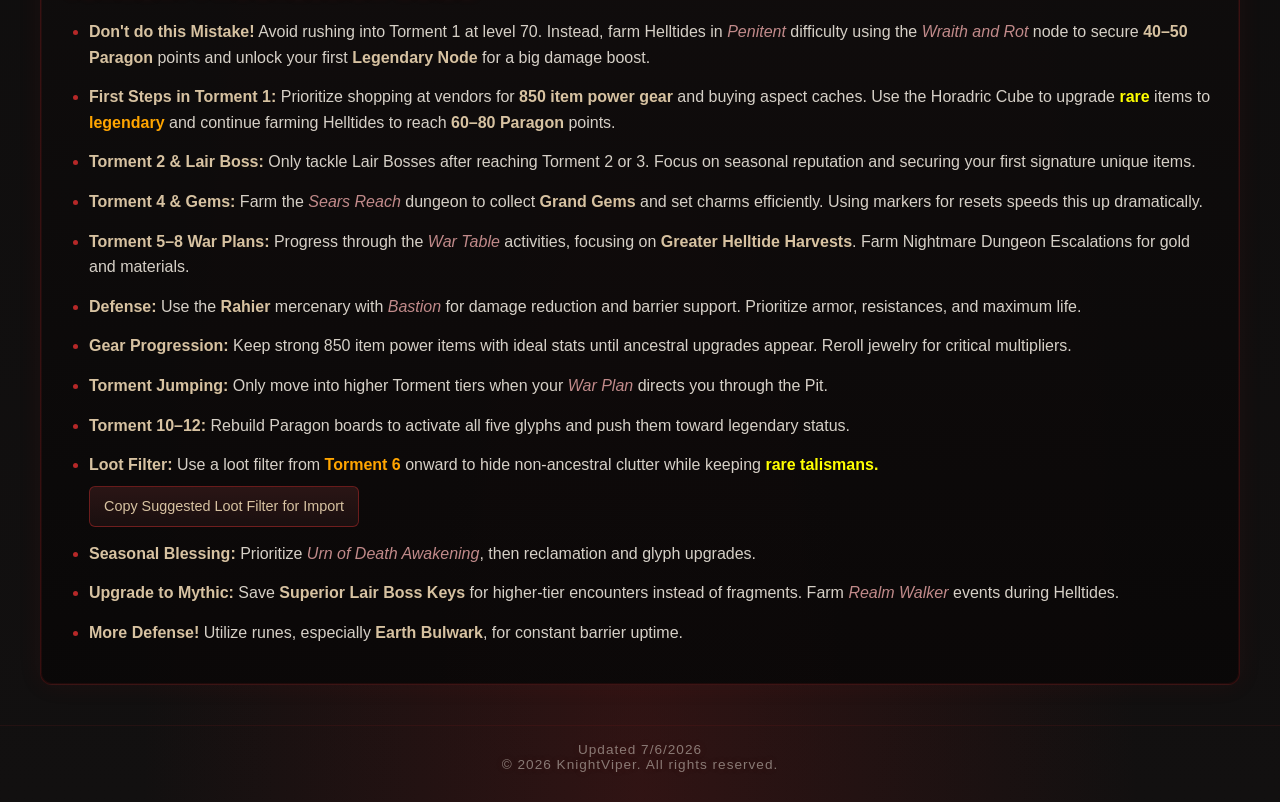
==== commit cf5e063d: "New Activities Tree META and png to webp" ====
--- a/D4-S14-Activity-Trees/index.html
+++ b/D4-S14-Activity-Trees/index.html
@@ -5,7 +5,7 @@
 <meta name="viewport" content="width=device-width, initial-scale=1.0">
 <title>Diablo IV Activity Gallery</title>
 
-<link rel="stylesheet" href="styles.css">
+<link rel="stylesheet" href="styles.css?v=2">
 </head>
 
 <body>
@@ -26,7 +26,7 @@
         
             <div class="card">
                 <div class="image-container">
-                    <img src="Tree of Whispers - Tree.png" alt="Tree of Whispers">
+                    <img src="tree_Tree of Whispers.webp" alt="Tree of Whispers">
                 </div>
                 <div class="caption">
                     <h3>
@@ -39,7 +39,7 @@
             
             <div class="card">
                 <div class="image-container">
-                    <img src="Nightmare Dungeons - Tree.png" alt="Nightmare Dungeons">
+                    <img src="tree_Nightmare Dungeons.webp" alt="Nightmare Dungeons">
                 </div>
                 <div class="caption">
                     <h3>
@@ -52,7 +52,7 @@
             
             <div class="card">
                 <div class="image-container">
-                    <img src="Helltide - Tree.png" alt="Helltide">
+                    <img src="tree_Helltide.webp" alt="Helltide">
                 </div>
                 <div class="caption">
                     <h3>
@@ -65,7 +65,7 @@
             
             <div class="card">
                 <div class="image-container">
-                    <img src="The Undercity - Tree.png" alt="The Undercity">
+                    <img src="tree_The Undercity.webp" alt="The Undercity">
                 </div>
                 <div class="caption">
                     <h3>
@@ -78,7 +78,7 @@
             
             <div class="card">
                 <div class="image-container">
-                    <img src="Lair Bosses - Tree.png" alt="Lair Bosses">
+                    <img src="tree_Lair Bosses.webp" alt="Lair Bosses">
                 </div>
                 <div class="caption">
                     <h3>
@@ -91,7 +91,7 @@
             
             <div class="card">
                 <div class="image-container">
-                    <img src="Infernal Hordes - Tree.png" alt="Infernal Hordes">
+                    <img src="tree_Infernal Hordes.webp" alt="Infernal Hordes">
                 </div>
                 <div class="caption">
                     <h3>
@@ -104,7 +104,7 @@
 
             <div class="card">
                 <div class="image-container">
-                    <img src="The Pit - Tree.png" alt="The Pit">
+                    <img src="tree_The Pit.webp" alt="The Pit">
                 </div>
                 <div class="caption">
                     <h3>
@@ -121,36 +121,36 @@
     <div class="tab-view hidden">
 
         <div class="tab-image">
-            <img id="tabImage" src="Helltide - Tree.png" alt="">
+            <img id="tabImage" src="tree_Tree of Whispers.webp" alt="">
         </div>
 
         <div class="tab-bar">
 
-            <button class="tab" data-img="Tree of Whispers - Tree.png">
+            <button class="tab active" data-img="tree_Tree of Whispers.webp">
                 <img src="icon_tow.webp" class="tab-icon">
                 Tree of Whispers
             </button>
-            <button class="tab" data-img="Nightmare Dungeons - Tree.png">
+            <button class="tab" data-img="tree_Nightmare Dungeons.webp">
                 <img src="icon_nmd.webp" class="tab-icon">
                 Nightmare Dungeons
             </button>
-            <button class="tab active" data-img="Helltide - Tree.png">
+            <button class="tab" data-img="tree_Helltide.webp">
                 <img src="icon_ht.webp" class="tab-icon">
                 Helltide
             </button>
-            <button class="tab" data-img="The Undercity - Tree.png">
+            <button class="tab" data-img="tree_The Undercity.webp">
                 <img src="icon_tuc.webp" class="tab-icon">
                 The Undercity
             </button>
-            <button class="tab" data-img="Lair Bosses - Tree.png">
+            <button class="tab" data-img="tree_Lair Bosses.webp">
                 <img src="icon_lb.webp" class="tab-icon">
                 Lair Bosses
             </button>
-            <button class="tab" data-img="Infernal Hordes - Tree.png">
+            <button class="tab" data-img="tree_Infernal Hordes.webp">
                 <img src="icon_ih.webp" class="tab-icon">
                 Infernal Hordes
             </button>
-            <button class="tab" data-img="The Pit - Tree.png">
+            <button class="tab" data-img="tree_The Pit.webp">
                 <img src="icon_tp.webp" class="tab-icon">
                 The Pit
             </button>
@@ -170,7 +170,7 @@
     
     <div class="guide-panel">
     <h2>Season Blessings Priority</h2>
-    <img style="width:100%;height:auto;" src="Ashes.png" alt="Ashes">
+    <img style="width:100%;height:auto;" src="Ashes.webp" alt="Ashes">
     <h2>Torment Progression Guide</h2>
     <ul class="guide-list">
         <li>
@@ -263,9 +263,10 @@
 </div>
     
 <div class="footer">
+    Updated 7/6/2026<br>
     © 2026 KnightViper. All rights reserved.
 </div>
     
-<script src="script.js"></script>
+<script src="script.js?v=1"></script>
 </body>
 </html>
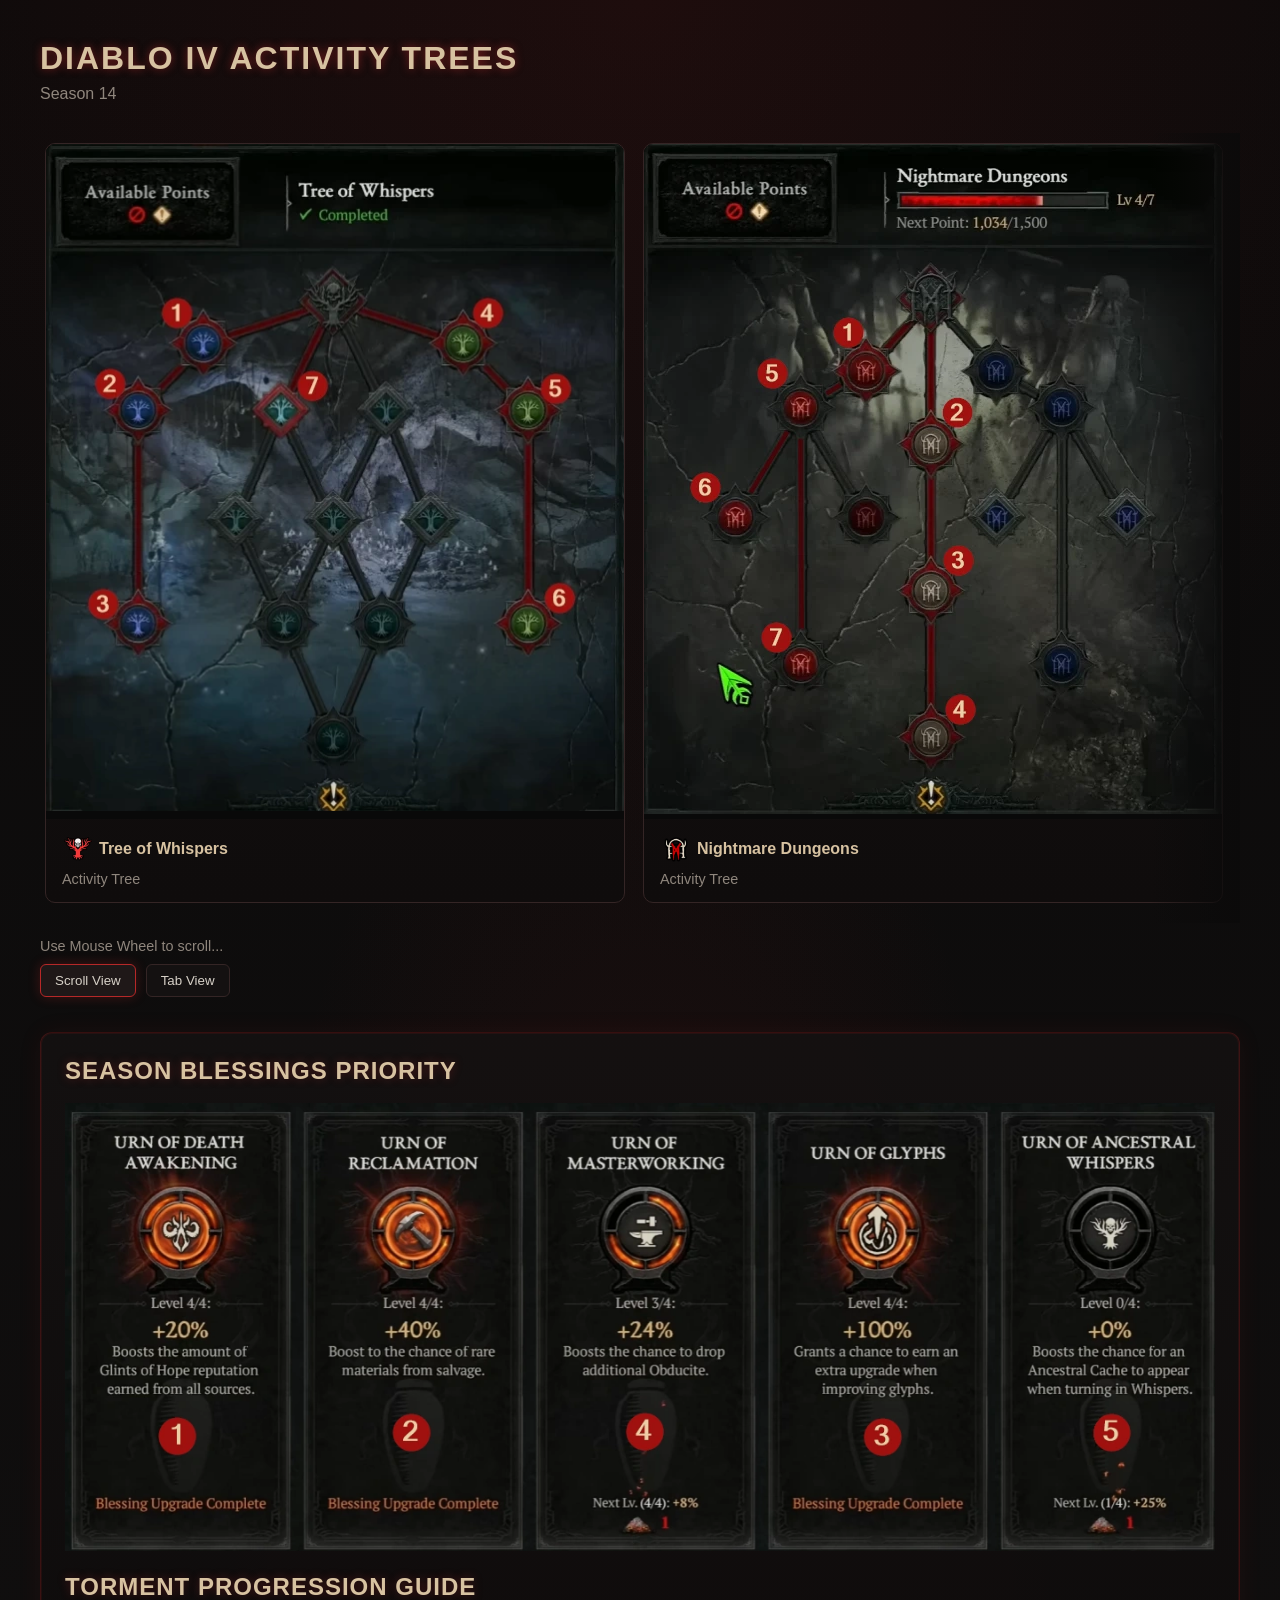
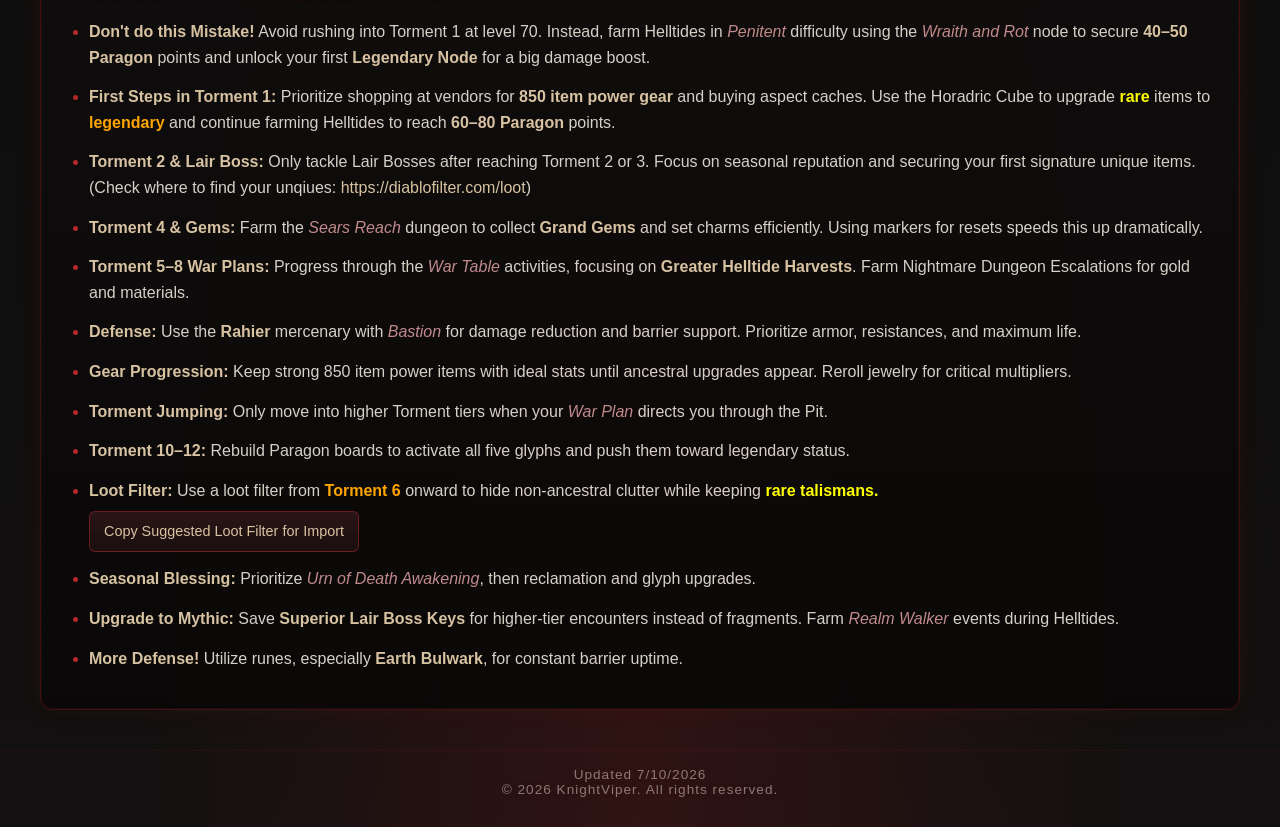
==== commit 892fcfa4: "icon/title update, diablofilter.com url" ====
--- a/D4-S14-Activity-Trees/index.html
+++ b/D4-S14-Activity-Trees/index.html
@@ -3,9 +3,11 @@
 <head>
 <meta charset="UTF-8">
 <meta name="viewport" content="width=device-width, initial-scale=1.0">
-<title>Diablo IV Activity Gallery</title>
-
-<link rel="stylesheet" href="styles.css?v=2">
+
+<link rel="icon" type="image/webp" href="icon_tow.webp?v=1">
+<title>Diablo IV Activity Trees</title>
+
+<link rel="stylesheet" href="styles.css?v=3">
 </head>
 
 <body>
@@ -190,7 +192,9 @@
             <strong>Torment 2 & Lair Boss:</strong>
             Only tackle Lair Bosses after reaching Torment 2 or 3.
             Focus on seasonal reputation and securing your first
-            signature unique items.
+            signature unique items. (Check where to find your unqiues: 
+            <a href="https://diablofilter.com/loot" target="_blank" rel="noopener noreferrer">
+            https://diablofilter.com/loot</a>)
         </li>
         <li>
             <strong>Torment 4 & Gems:</strong>
@@ -263,7 +267,7 @@
 </div>
     
 <div class="footer">
-    Updated 7/6/2026<br>
+    Updated 7/10/2026<br>
     © 2026 KnightViper. All rights reserved.
 </div>
     
--- a/D4-S14-Activity-Trees/styles.css
+++ b/D4-S14-Activity-Trees/styles.css
@@ -30,6 +30,22 @@
     color:var(--text);
 }
 
+a{
+    color:#d7c2a1;
+    text-decoration:none;
+    transition:
+        color .2s ease,
+        text-shadow .2s ease,
+        border-color .2s ease;
+
+    border-bottom:1px solid transparent;
+}
+
+a:hover{
+    color:#c18a8a;
+    border-bottom:1px solid rgba(182,40,40,.7);
+}
+
 .container{
     width:100%;
     max-width:none;
